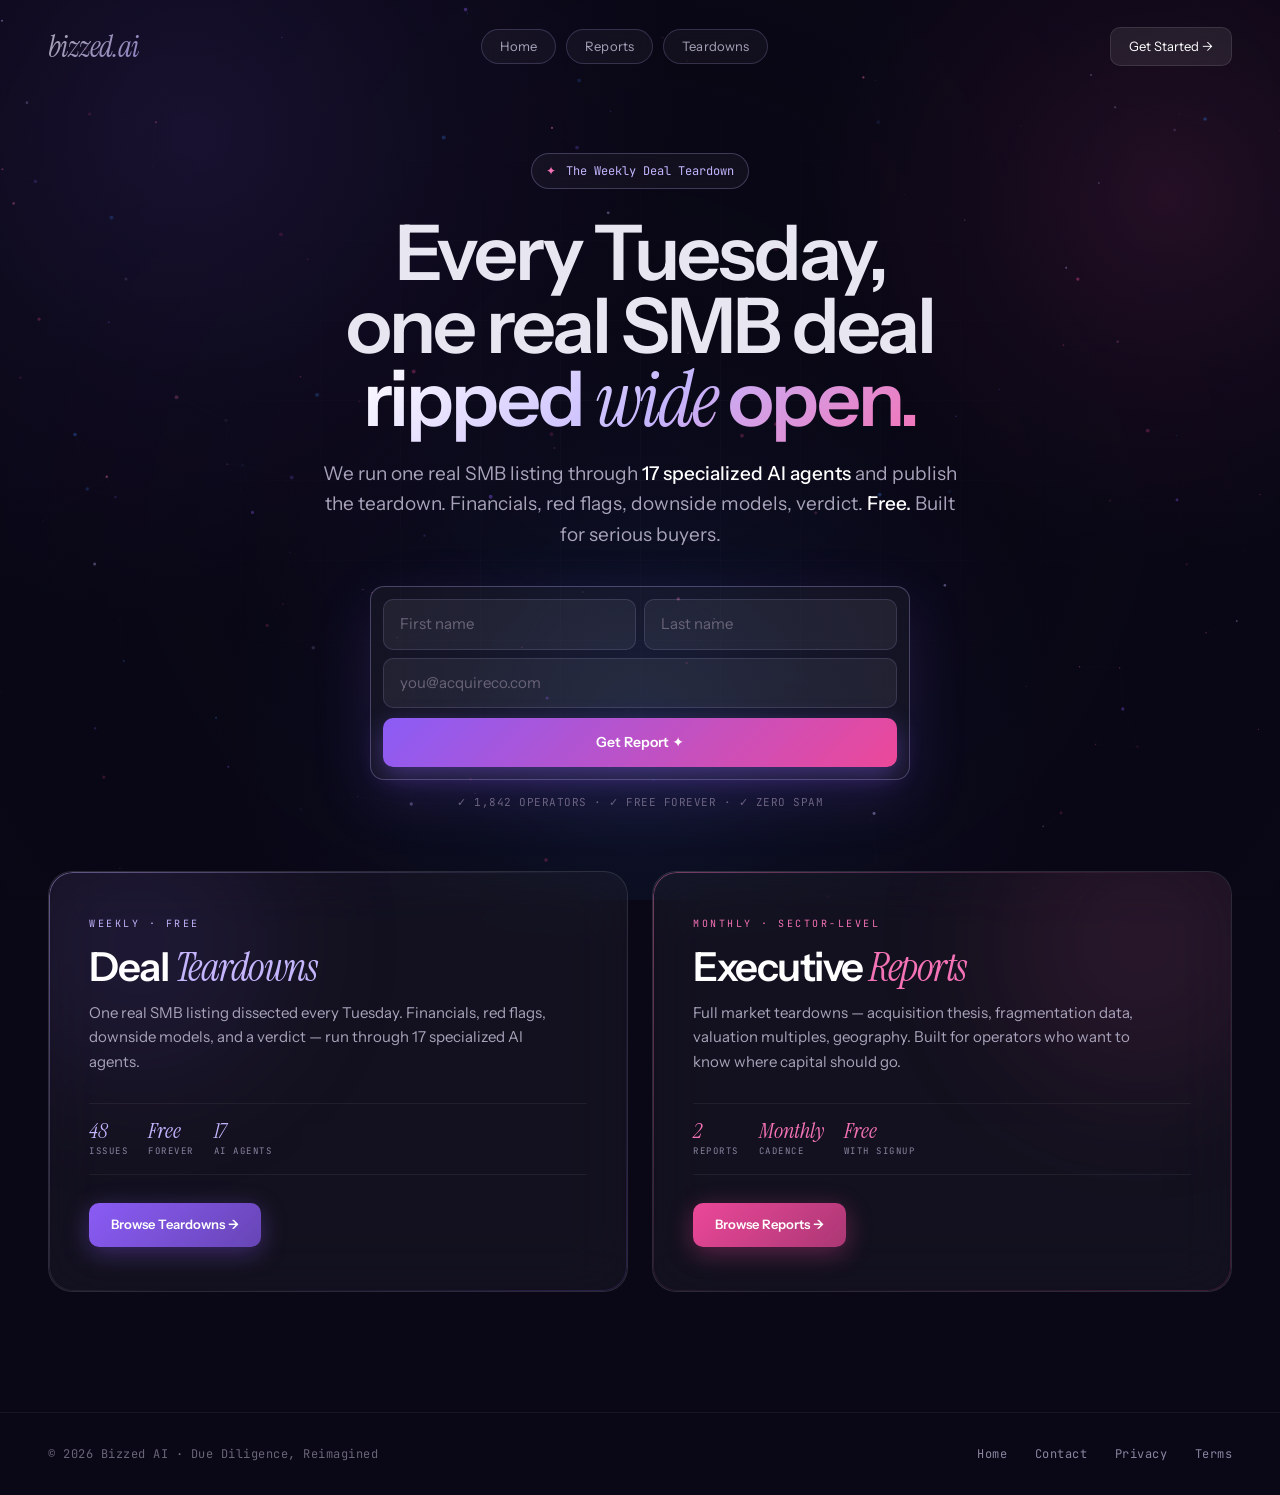
==== index.html @ 6051eb59 "Add files via upload" ====
<!DOCTYPE html>
<html lang="en">
<head>
<meta charset="utf-8">
<meta name="viewport" content="width=device-width, initial-scale=1">
<title>The Weekly Deal Teardown · BizzedAI</title>
<link rel="preconnect" href="https://fonts.googleapis.com">
<link rel="preconnect" href="https://fonts.gstatic.com" crossorigin>
<link href="https://fonts.googleapis.com/css2?family=Instrument+Sans:wght@400;500;600;700&family=Instrument+Serif:ital@0;1&family=JetBrains+Mono:wght@400;500&display=swap" rel="stylesheet">
<link rel="stylesheet" href="css/global.css">
<link rel="stylesheet" href="css/components.css">
<link rel="stylesheet" href="css/home.css">
</head>
<body>
<div class="bg-gradient"></div>
<div class="bg-grid"></div>
 
<!-- ================================================================
     MAIN PAGE
================================================================ -->
<div class="content" id="main-page">
 
  <!-- Animated particle canvas background -->
  <canvas id="bg-canvas" style="position:fixed;inset:0;z-index:0;pointer-events:none;opacity:0.55"></canvas>
 
  <nav class="nav">
    <span class="logo" onclick="window.scrollTo({top:0,behavior:'smooth'})">bizzed.ai</span>
    <div class="nav-center">
      <a href="https://www.bizzed.ai/" class="nav-pill">Home</a>
      <a href="reports.html" class="nav-pill">Reports</a>
      <a href="teardowns.html" class="nav-pill">Teardowns</a>
    </div>
    <a href="https://www.bizzed.ai/get-started" class="nav-btn">Get Started →</a>
  </nav>
 
  <section class="hero">
    <div class="badge"><span class="sparkle">✦</span> The Weekly Deal Teardown</div>
    <h1>Every Tuesday,<br>one real SMB deal<br><span class="grad">ripped <em>wide</em> open.</span></h1>
    <p class="lede">We run one real SMB listing through <strong>17 specialized AI agents</strong> and publish the teardown. Financials, red flags, downside models, verdict. <strong>Free.</strong> Built for serious buyers.</p>
    <div class="signup-wrap">
      <form id="hero-signup-form" class="signup" novalidate>
        <div class="signup-name-row">
          <input type="text" id="hero-signup-first" placeholder="First name" autocomplete="given-name">
          <input type="text" id="hero-signup-last" placeholder="Last name" autocomplete="family-name">
        </div>
        <input type="email" id="hero-signup-email" placeholder="you@acquireco.com" required autocomplete="email">
        <button type="submit" id="hero-signup-btn">Get Report ✦</button>
      </form>
      <div class="signup-meta" id="hero-signup-meta">✓ 1,842 OPERATORS · ✓ FREE FOREVER · ✓ ZERO SPAM</div>
      <div class="signup-success" id="hero-signup-success">
        <div class="signup-success-ttl">You're in. Check your inbox.</div>
        <div class="signup-success-sub">A welcome note is on its way to <strong id="hero-success-email">your email</strong>. Next teardown drops Tuesday.</div>
      </div>
      <div class="signup-returning" id="hero-returning">
        <div class="signup-returning-ttl">Welcome back, <span id="hero-returning-name">there</span>. ✦</div>
        <div class="signup-returning-sub">You're on the list — next teardown drops <strong>Tuesday</strong>. <a href="#archive" style="color:var(--violet)">Read the latest issue →</a></div>
      </div>
    </div>
  </section>
 
  <!-- DUAL PANEL: Teardowns (left) + Reports (right) -->
  <section class="dual-panel-section">
    <a href="teardowns.html" class="dual-panel teardowns-panel">
      <div class="dp-glow dp-glow-violet"></div>
      <div class="dp-content">
        <div class="dp-eyebrow">Weekly · Free</div>
        <div class="dp-icon"></div>
        <h2 class="dp-title">Deal <em>Teardowns</em></h2>
        <p class="dp-desc">One real SMB listing dissected every Tuesday. Financials, red flags, downside models, and a verdict — run through 17 specialized AI agents.</p>
        <div class="dp-meta-row">
          <div class="dp-meta-item"><span class="dp-meta-n">48</span><span class="dp-meta-l">Issues</span></div>
          <div class="dp-meta-item"><span class="dp-meta-n">Free</span><span class="dp-meta-l">Forever</span></div>
          <div class="dp-meta-item"><span class="dp-meta-n">17</span><span class="dp-meta-l">AI Agents</span></div>
        </div>
        <div class="dp-cta">Browse Teardowns →</div>
      </div>
    </a>
    <a href="reports.html" class="dual-panel reports-panel">
      <div class="dp-glow dp-glow-pink"></div>
      <div class="dp-content">
        <div class="dp-eyebrow">Monthly · Sector-level</div>
        <div class="dp-icon"></div>
        <h2 class="dp-title">Executive <em>Reports</em></h2>
        <p class="dp-desc">Full market teardowns — acquisition thesis, fragmentation data, valuation multiples, geography. Built for operators who want to know where capital should go.</p>
        <div class="dp-meta-row">
          <div class="dp-meta-item"><span class="dp-meta-n">2</span><span class="dp-meta-l">Reports</span></div>
          <div class="dp-meta-item"><span class="dp-meta-n">Monthly</span><span class="dp-meta-l">Cadence</span></div>
          <div class="dp-meta-item"><span class="dp-meta-n">Free</span><span class="dp-meta-l">With Signup</span></div>
        </div>
        <div class="dp-cta dp-cta-pink">Browse Reports →</div>
      </div>
    </a>
  </section>
 
 
 
  <footer>
    <div>© 2026 Bizzed AI · Due Diligence, Reimagined</div>
    <div class="links">
      <a href="https://www.bizzed.ai/">Home</a>
      <a href="mailto:support@bizzed.ai">Contact</a>
      <a href="#">Privacy</a>
      <a href="#">Terms</a>
    </div>
  </footer>
 
</div><!-- /main-page -->
 
 
<!-- ================================================================
     DOCUMENT PAGE
================================================================ -->
 
<!-- ================================================================
     EXEC DOC — PET INDUSTRY (Research #002)
================================================================ -->
<script src="js/signup.js"></script>
<script src="js/particles.js"></script>
<script src="js/doc-viewer.js"></script>
</body>
</html>
---- css/global.css ----
/* =============================================
   GLOBAL — Reset, Variables, Typography, Layout
   ============================================= */

/* Reset */
*{margin:0;padding:0;box-sizing:border-box}

/* Design Tokens */
:root{
  --bg:#0a0816;--ink:#e8e6f0;--ink-dim:#a8a3ba;--ink-dimmer:#8a84a0;--ink-dimmest:#6a6478;
  --violet:#c4b5fd;--violet-deep:#8b5cf6;--pink:#ec4899;--pink-light:#f472b6;
  --success:#10b981;--warn:#fbbf24;--danger:#ef4444;
  --border:rgba(255,255,255,.1);--border-soft:rgba(255,255,255,.06);
  --glass:rgba(255,255,255,.04);--glass-strong:rgba(255,255,255,.08);
}

/* Base */
html{scroll-behavior:smooth}
body{background:var(--bg);color:var(--ink);font-family:'Instrument Sans',system-ui,sans-serif;line-height:1.5;overflow-x:hidden;min-height:100vh}

/* Scrollbar */
::-webkit-scrollbar{width:10px}
::-webkit-scrollbar-track{background:rgba(255,255,255,.08)}
::-webkit-scrollbar-thumb{background:rgba(196,181,253,.8);border-radius:4px}
::-webkit-scrollbar-thumb:hover{background:#c4b5fd}
*{scrollbar-width:thin;scrollbar-color:rgba(196,181,253,.8) rgba(255,255,255,.08)}

/* Links & Buttons */
a{color:inherit;text-decoration:none}
button{font:inherit;cursor:pointer;border:none;background:none;color:inherit}
input{font:inherit}

/* Background Layers */
canvas#bg-canvas{position:fixed;inset:0;z-index:0;pointer-events:none;opacity:0.55}
.bg-gradient{position:fixed;inset:0;z-index:0;background:radial-gradient(ellipse 80% 60% at 15% 10%,rgba(139,92,246,.28),transparent 60%),radial-gradient(ellipse 60% 50% at 90% 25%,rgba(236,72,153,.18),transparent 60%),radial-gradient(ellipse 70% 50% at 50% 90%,rgba(59,130,246,.15),transparent 60%),var(--bg);display:none}
.bg-grid{position:fixed;inset:0;z-index:1;pointer-events:none;background-image:linear-gradient(rgba(255,255,255,.025) 1px,transparent 1px),linear-gradient(90deg,rgba(255,255,255,.025) 1px,transparent 1px);background-size:80px 80px;mask-image:radial-gradient(ellipse at center,#000 0%,transparent 70%)}
.content{position:relative;z-index:3}

/* Shared Keyframes */
@keyframes fadeUp{from{opacity:0;transform:translateY(12px)}to{opacity:1;transform:none}}
@keyframes pulse{50%{opacity:.4}}
@keyframes spin{to{transform:rotate(360deg)}}
@keyframes docIn{from{opacity:0;transform:translateY(16px)}to{opacity:1;transform:none}}
@keyframes docOut{from{opacity:1}to{opacity:0;transform:translateY(10px)}}
@keyframes contentReveal{from{opacity:0;transform:translateY(10px)}to{opacity:1;transform:none}}

/* =============================================
   NAV
   ============================================= */
.nav{max-width:1360px;margin:0 auto;padding:24px 48px;display:flex;justify-content:space-between;align-items:center}
.logo{font-family:'Instrument Serif',serif;font-style:italic;font-size:30px;letter-spacing:-1px;background:linear-gradient(135deg,#fff,var(--violet));-webkit-background-clip:text;background-clip:text;-webkit-text-fill-color:transparent;cursor:pointer}
.nav-center{display:flex;gap:10px;font-size:14px}
.nav-pill{display:inline-flex;align-items:center;justify-content:center;padding:7px 18px;border-radius:100px;border:1px solid rgba(196,181,253,.2);background:rgba(255,255,255,.04);color:var(--ink-dim);font-size:13px;font-family:'Instrument Sans',sans-serif;letter-spacing:.01em;backdrop-filter:blur(8px);transition:all .25s;position:relative;overflow:hidden}
.nav-pill::before{content:'';position:absolute;inset:0;border-radius:100px;background:linear-gradient(135deg,rgba(196,181,253,.12),rgba(244,114,182,.08));opacity:0;transition:opacity .25s}
.nav-pill:hover{color:#fff;border-color:rgba(196,181,253,.55);background:rgba(196,181,253,.08);transform:translateY(-1px);box-shadow:0 4px 20px rgba(139,92,246,.25)}
.nav-pill:hover::before{opacity:1}
.nav-pill.active{color:#fff;border-color:rgba(196,181,253,.5);background:rgba(196,181,253,.1)}
.nav-btn{background:var(--glass-strong);border:1px solid var(--border);color:#fff;padding:9px 18px;border-radius:10px;font-size:13px;backdrop-filter:blur(10px);transition:all .2s}
.nav-btn:hover{background:rgba(255,255,255,.12);transform:translateY(-1px)}

/* =============================================
   FOOTER
   ============================================= */
footer{border-top:1px solid var(--border-soft);padding:32px 48px;margin-top:40px;max-width:1360px;margin-left:auto;margin-right:auto;display:flex;justify-content:space-between;align-items:center;font-size:12px;color:var(--ink-dimmest);font-family:'JetBrains Mono',monospace;letter-spacing:.5px}
footer a{color:var(--ink-dimmer);transition:color .2s;margin-left:20px}
footer a:hover{color:var(--ink)}

/* =============================================
   SECTION EYEBROW
   ============================================= */
.section-eb{font-family:'JetBrains Mono',monospace;font-size:12px;letter-spacing:2px;color:var(--violet);text-transform:uppercase;margin-bottom:20px;display:flex;align-items:center;gap:12px}
.section-eb::before{content:'';width:32px;height:1px;background:var(--violet)}
.section-eb.pink{color:var(--pink-light)}
.section-eb.pink::before{background:var(--pink-light)}

/* =============================================
   PAGE HEADER (shared by teardowns + reports)
   ============================================= */
.page-header{max-width:1360px;margin:0 auto;padding:60px 48px 40px;text-align:center;animation:fadeUp .6s ease both}
.page-eyebrow{font-family:'JetBrains Mono',monospace;font-size:11px;letter-spacing:2.5px;color:var(--violet);text-transform:uppercase;margin-bottom:16px;display:flex;align-items:center;justify-content:center;gap:10px}
.page-eyebrow::before,.page-eyebrow::after{content:'';width:24px;height:1px;background:var(--violet)}
.page-header h1{font-size:clamp(44px,6vw,76px);line-height:.95;letter-spacing:-3px;font-weight:600;margin-bottom:16px}
.page-header h1 em{font-family:'Instrument Serif',serif;font-style:italic;font-weight:400;color:var(--violet)}
.page-sub{font-size:17px;color:var(--ink-dim);max-width:560px;margin:0 auto 36px;line-height:1.6}
.page-sub strong{color:#fff;font-weight:500}
.page-nav{max-width:1360px;margin:0 auto;padding:24px 48px;display:flex;justify-content:space-between;align-items:center}
.back-btn{display:inline-flex;align-items:center;gap:8px;font-family:'JetBrains Mono',monospace;font-size:11px;letter-spacing:1.5px;color:var(--violet);text-transform:uppercase;cursor:pointer;transition:gap .2s;text-decoration:none}
.back-btn:hover{gap:12px;color:#fff}

/* =============================================
   GLOBAL RESPONSIVE
   ============================================= */
@media(max-width:1024px){
  .nav{padding:20px 24px}
  footer{flex-direction:column;gap:12px;padding:28px 24px;text-align:center}
}
@media(max-width:900px){
  .nav-center{gap:6px}
  .nav-pill{padding:6px 12px;font-size:12px}
}
@media(max-width:600px){
  .nav-center{display:none}
}
---- css/components.css ----
/* =============================================
   COMPONENTS — Shared across pages
   ============================================= */

/* ── STATS BAR ── */
.stats-bar{max-width:1360px;margin:0 auto;padding:0 48px 48px;display:flex;gap:0}
.stat-item{flex:1;padding:20px 28px;border:1px solid var(--border-soft);background:var(--glass);backdrop-filter:blur(20px);text-align:center}
.stat-item:first-child{border-radius:14px 0 0 14px}
.stat-item:last-child{border-radius:0 14px 14px 0}
.stat-item+.stat-item{border-left:none}
.stat-n{font-family:'Instrument Serif',serif;font-style:italic;font-size:32px;color:var(--violet);line-height:1;margin-bottom:4px}
.stat-l{font-family:'JetBrains Mono',monospace;font-size:10px;color:var(--ink-dimmer);letter-spacing:1.5px;text-transform:uppercase}

/* ── ARCHIVE GRID ── */
.archive-section{max-width:1360px;margin:0 auto;padding:20px 48px 60px}
.archive-head{display:flex;justify-content:space-between;align-items:flex-end;margin-bottom:28px}
.archive-head h2{font-size:38px;letter-spacing:-1.5px;font-weight:600}
.archive-head h2 em{font-family:'Instrument Serif',serif;font-style:italic;font-weight:400;color:var(--violet)}
.archive-count{font-family:'JetBrains Mono',monospace;font-size:12px;color:var(--ink-dimmer);letter-spacing:1px}
.grid-3{display:grid;grid-template-columns:repeat(3,1fr);gap:20px}

/* ── CARDS ── */
.card{background:var(--glass);border:1px solid var(--border);backdrop-filter:blur(20px);border-radius:18px;padding:24px;transition:all .3s;cursor:pointer;position:relative;overflow:hidden;display:flex;flex-direction:column}
.card:hover{transform:translateY(-4px);border-color:rgba(196,181,253,.35);background:rgba(255,255,255,.06)}
.card-hd{display:flex;justify-content:space-between;align-items:center;margin-bottom:16px;font-family:'JetBrains Mono',monospace;font-size:10px;color:var(--ink-dimmest);letter-spacing:1.5px;text-transform:uppercase}
.card-num{color:var(--violet)}
.card-verdict{padding:3px 9px;border-radius:100px;font-size:9px;font-weight:600;border:1px solid}
.v-cond{background:rgba(251,191,36,.15);color:var(--warn);border-color:rgba(251,191,36,.3)}
.v-strong{background:rgba(16,185,129,.15);color:var(--success);border-color:rgba(16,185,129,.3)}
.v-focused{background:rgba(244,114,182,.15);color:var(--pink-light);border-color:rgba(244,114,182,.3)}
.card-title{font-family:'Instrument Serif',serif;font-style:italic;font-size:22px;line-height:1.15;margin-bottom:6px;color:#fff}
.card-meta{font-family:'JetBrains Mono',monospace;font-size:11px;color:var(--ink-dimmer);margin-bottom:16px;letter-spacing:.3px}
.card-stats{display:grid;grid-template-columns:1fr 1fr 1fr;gap:6px;margin-bottom:14px;padding:12px;background:rgba(10,8,22,.5);border-radius:10px;border:1px solid var(--border-soft)}
.card-s .n{font-family:'Instrument Serif',serif;font-style:italic;font-size:16px;color:var(--violet);line-height:1}
.card-s .l{font-size:8px;color:var(--ink-dimmest);margin-top:3px;font-family:'JetBrains Mono',monospace;letter-spacing:.8px;text-transform:uppercase}
.card-desc{font-size:13px;color:var(--ink-dim);line-height:1.55;margin-bottom:14px;flex:1}
.card-foot{display:flex;justify-content:space-between;align-items:center;padding-top:14px;border-top:1px solid var(--border-soft);font-size:12px}
.card-read{color:var(--violet);font-weight:500;transition:transform .2s;display:inline-block}
.card:hover .card-read{transform:translateX(4px)}
.card-time{color:var(--ink-dimmest);font-family:'JetBrains Mono',monospace;font-size:10px}

/* ── COMING SOON CARDS ── */
.card-soon{background:rgba(10,8,22,.4);border:1px dashed rgba(255,255,255,.1);backdrop-filter:blur(10px);border-radius:18px;padding:24px;display:flex;flex-direction:column;min-height:260px}
.card-soon-hd{display:flex;justify-content:space-between;align-items:center;margin-bottom:20px;font-family:'JetBrains Mono',monospace;font-size:10px;color:var(--ink-dimmest);letter-spacing:1.5px}
.soon-badge{padding:3px 10px;border-radius:100px;font-size:9px;font-weight:600;background:rgba(196,181,253,.08);color:var(--violet);border:1px solid rgba(196,181,253,.2);letter-spacing:1px}
.card-soon-date{font-family:'Instrument Serif',serif;font-style:italic;font-size:32px;line-height:1;letter-spacing:-1px;color:rgba(255,255,255,.15);margin-bottom:10px}
.card-soon-label{font-family:'JetBrains Mono',monospace;font-size:10px;letter-spacing:2px;color:rgba(196,181,253,.3);text-transform:uppercase;margin-bottom:auto}
.card-soon-footer{margin-top:28px;padding-top:14px;border-top:1px dashed rgba(255,255,255,.06);font-family:'JetBrains Mono',monospace;font-size:9px;letter-spacing:1.5px;color:var(--ink-dimmest);text-transform:uppercase;display:flex;align-items:center;gap:8px}
.soon-pulse{width:6px;height:6px;background:rgba(196,181,253,.4);border-radius:50%;animation:pulse 2s infinite}

/* ── SECTION LABEL ── */
.section-label{font-family:'JetBrains Mono',monospace;font-size:11px;letter-spacing:2.5px;color:var(--violet);text-transform:uppercase;margin-bottom:18px;display:flex;align-items:center;gap:10px}
.section-label::before{content:'';width:28px;height:1px;background:var(--violet)}

/* ── BAR CHART HELPERS ── */
.bar-n{background:linear-gradient(180deg,var(--violet),rgba(196,181,253,.3))}
.bar-d{background:linear-gradient(180deg,var(--danger),rgba(239,68,68,.3))}
.bar-p{background:linear-gradient(180deg,var(--pink-light),rgba(244,114,182,.2))}
.bar-pv{background:linear-gradient(180deg,var(--violet),rgba(196,181,253,.25))}

/* =============================================
   DOCUMENT PAGE (doc overlay)
   ============================================= */
#doc-page{display:none;position:fixed;inset:0;z-index:200;background:var(--bg);overflow-y:auto;animation:docIn .35s ease both}
#doc-page.open{display:block}
.doc-topbar{position:sticky;top:0;z-index:10;background:rgba(10,8,22,.92);backdrop-filter:blur(20px);border-bottom:1px solid var(--border-soft);padding:14px 48px;display:flex;justify-content:space-between;align-items:center}
.doc-back{display:flex;align-items:center;gap:8px;font-family:'JetBrains Mono',monospace;font-size:12px;letter-spacing:1px;color:var(--violet);text-transform:uppercase;cursor:pointer;transition:gap .2s}
.doc-back:hover{gap:12px}
.doc-brand{font-family:'Instrument Serif',serif;font-style:italic;font-size:22px;letter-spacing:-.5px;background:linear-gradient(135deg,#fff,var(--violet));-webkit-background-clip:text;background-clip:text;-webkit-text-fill-color:transparent}
.doc-topbar-right{font-family:'JetBrains Mono',monospace;font-size:10px;color:var(--ink-dimmest);letter-spacing:1px;text-transform:uppercase}
.doc-body{max-width:1200px;margin:0 auto;padding:60px 48px 100px;position:relative;z-index:2}
.doc-prose{max-width:740px;margin-left:auto;margin-right:auto}
.doc-section,.doc-verdict-banner,.doc-stats,.doc-eyebrow,.doc-title,.doc-subtitle,.doc-footer-bar{max-width:740px;margin-left:auto;margin-right:auto}
.doc-eyebrow{display:flex;align-items:center;justify-content:center;gap:10px;font-family:'JetBrains Mono',monospace;font-size:11px;letter-spacing:2px;color:var(--violet);text-transform:uppercase;margin-bottom:28px}
.doc-eyebrow::before{content:'';width:32px;height:1px;background:var(--violet)}
.doc-title{font-size:clamp(38px,5vw,64px);line-height:.95;letter-spacing:-2.5px;font-weight:600;margin-bottom:16px;text-align:center}
.doc-title em{font-family:'Instrument Serif',serif;font-style:italic;font-weight:400;color:var(--violet)}
.doc-subtitle{font-size:16px;color:var(--ink-dim);line-height:1.6;max-width:640px;margin-bottom:32px;text-align:center;margin-left:auto;margin-right:auto}
.doc-verdict-banner{display:grid;grid-template-columns:1fr 1fr 1fr;gap:1px;background:var(--border);border-radius:16px;overflow:hidden;margin-bottom:48px;border:1px solid var(--border)}
.dvb-cell{background:var(--glass);padding:20px 24px;display:flex;flex-direction:column;gap:4px}
.dvb-cell:first-child{background:linear-gradient(135deg,rgba(251,191,36,.12),rgba(251,191,36,.04))}
.dvb-label{font-family:'JetBrains Mono',monospace;font-size:9px;letter-spacing:2px;text-transform:uppercase;color:var(--ink-dimmest)}
.dvb-val{font-family:'Instrument Serif',serif;font-style:italic;font-size:26px;color:var(--warn);line-height:1}
.doc-stats{display:flex;gap:10px;margin-bottom:48px;flex-wrap:wrap}
.doc-stat{background:var(--glass);border:1px solid var(--border-soft);border-radius:12px;padding:14px 18px;display:flex;flex-direction:column;gap:4px;flex:1;min-width:100px}
.doc-stat .n{font-family:'Instrument Serif',serif;font-style:italic;font-size:24px;color:var(--violet);line-height:1}
.doc-stat .l{font-family:'JetBrains Mono',monospace;font-size:9px;letter-spacing:1.2px;text-transform:uppercase;color:var(--ink-dimmer)}
.doc-section{margin-bottom:48px}
.doc-section-hd{font-family:'JetBrains Mono',monospace;font-size:11px;letter-spacing:3px;text-transform:uppercase;color:var(--violet);margin-bottom:20px;display:flex;align-items:center;gap:12px}
.doc-section-hd::after{content:'';flex:1;height:1px;background:var(--border-soft)}
.doc-table{width:100%;border-collapse:collapse;margin-bottom:16px}
.doc-table th{text-align:left;padding:10px 14px;font-family:'JetBrains Mono',monospace;font-size:9px;letter-spacing:2px;text-transform:uppercase;color:var(--ink-dimmer);border-bottom:1px solid var(--border);background:rgba(10,8,22,.4)}
.doc-table td{padding:12px 14px;font-size:13px;color:var(--ink-dim);line-height:1.5;border-bottom:1px solid var(--border-soft);vertical-align:top}
.doc-table tr:hover td{background:rgba(255,255,255,.02)}
.doc-table td:first-child{color:#fff;font-weight:500;font-size:12px}
.row-warn td{background:rgba(239,68,68,.04)!important}
.row-warn td:first-child{color:var(--danger)}
.doc-callout{border-radius:14px;padding:20px 22px;margin-bottom:16px;font-size:13px;line-height:1.6}
.doc-callout.warn{background:rgba(251,191,36,.06);border:1px solid rgba(251,191,36,.25);color:var(--ink-dim)}
.doc-callout.warn strong{color:var(--warn)}
.doc-callout.danger{background:rgba(239,68,68,.06);border:1px solid rgba(239,68,68,.2);color:var(--ink-dim)}
.doc-callout.danger strong{color:var(--danger)}
.doc-callout.violet{background:rgba(196,181,253,.06);border:1px solid rgba(196,181,253,.2);color:var(--ink-dim)}
.doc-callout.violet strong{color:var(--violet)}
.doc-checklist{display:flex;flex-direction:column;gap:10px}
.chk-item{display:flex;gap:14px;align-items:flex-start;background:var(--glass);border:1px solid var(--border-soft);border-radius:12px;padding:14px 16px}
.chk-badge{flex-shrink:0;padding:3px 8px;border-radius:6px;font-family:'JetBrains Mono',monospace;font-size:9px;font-weight:600;letter-spacing:1px;text-transform:uppercase;white-space:nowrap;margin-top:1px}
.chk-badge.crit{background:rgba(239,68,68,.2);color:var(--danger);border:1px solid rgba(239,68,68,.3)}
.chk-badge.high{background:rgba(251,191,36,.15);color:var(--warn);border:1px solid rgba(251,191,36,.25)}
.chk-badge.med{background:rgba(196,181,253,.1);color:var(--violet);border:1px solid rgba(196,181,253,.2)}
.chk-title{font-size:13px;font-weight:500;color:#fff;margin-bottom:3px}
.chk-desc{font-size:12px;color:var(--ink-dim);line-height:1.5}
.offer-grid{display:grid;grid-template-columns:1fr 1fr;gap:12px;margin-bottom:16px}
.offer-box{border-radius:14px;padding:20px}
.offer-box.a{background:rgba(239,68,68,.05);border:1px solid rgba(239,68,68,.2)}
.offer-box.b{background:rgba(16,185,129,.05);border:1px solid rgba(16,185,129,.2)}
.offer-label{font-family:'JetBrains Mono',monospace;font-size:9px;letter-spacing:2px;text-transform:uppercase;margin-bottom:12px}
.offer-box.a .offer-label{color:var(--danger)}
.offer-box.b .offer-label{color:var(--success)}
.offer-row{display:flex;justify-content:space-between;align-items:center;padding:8px 0;border-bottom:1px solid rgba(255,255,255,.05);font-size:12px;gap:12px}
.doc-footer-bar{margin-top:80px;padding-top:24px;border-top:1px solid var(--border-soft);display:flex;justify-content:space-between;align-items:center;font-family:'JetBrains Mono',monospace;font-size:10px;color:var(--ink-dimmest);letter-spacing:1px}
.doc-footer-back{display:flex;align-items:center;gap:8px;color:var(--pink-light);cursor:pointer;text-transform:uppercase;letter-spacing:1.5px;font-size:10px;transition:gap .2s}
.doc-footer-back:hover{gap:12px}

/* ── CONTENT GATE ── */
.doc-gate-wrapper{position:relative;overflow:hidden}
.doc-gate-blur{filter:blur(6px);opacity:.4;pointer-events:none;user-select:none;-webkit-mask-image:linear-gradient(to bottom,transparent 0%,rgba(0,0,0,.5) 12%,#000 40%);mask-image:linear-gradient(to bottom,transparent 0%,rgba(0,0,0,.5) 12%,#000 40%);transition:filter .5s ease,opacity .5s ease}
.doc-gate-card{position:absolute;top:24px;left:50%;transform:translateX(-50%);width:min(540px,100%);z-index:10;background:rgba(8,6,20,.9);border:1px solid rgba(196,181,253,.28);border-radius:24px;padding:44px 40px;backdrop-filter:blur(40px);box-shadow:0 40px 100px rgba(0,0,0,.7),0 0 0 1px rgba(196,181,253,.06);text-align:center}
.doc-gate-card::before{content:'';position:absolute;inset:0;border-radius:24px;padding:1px;background:linear-gradient(135deg,rgba(196,181,253,.5),transparent 50%,rgba(244,114,182,.3));-webkit-mask:linear-gradient(#fff 0 0) content-box,linear-gradient(#fff 0 0);-webkit-mask-composite:xor;mask-composite:exclude;pointer-events:none}
.gate-lock-icon{font-size:36px;margin-bottom:18px;display:block;filter:drop-shadow(0 0 16px rgba(196,181,253,.5))}
.gate-kicker{font-family:'JetBrains Mono',monospace;font-size:10px;letter-spacing:3px;text-transform:uppercase;color:var(--violet);margin-bottom:10px}
.gate-title{font-family:'Instrument Serif',serif;font-style:italic;font-size:30px;line-height:1.1;color:#fff;margin-bottom:12px}
.gate-desc{font-size:13px;color:var(--ink-dim);line-height:1.65;margin-bottom:28px;max-width:380px;margin-left:auto;margin-right:auto}
.gate-desc strong{color:#fff}
.gate-form{display:flex;flex-direction:column;gap:10px}
.gate-name-row{display:grid;grid-template-columns:1fr 1fr;gap:10px}
.gate-input{width:100%;padding:14px 16px;background:rgba(255,255,255,.06);border:1px solid rgba(196,181,253,.18);border-radius:11px;color:#fff;font-size:14px;outline:none;font-family:'Instrument Sans',sans-serif;transition:border-color .2s,background .2s}
.gate-input::placeholder{color:var(--ink-dimmest)}
.gate-input:focus{border-color:rgba(196,181,253,.45);background:rgba(255,255,255,.09)}
.gate-input.err{border-color:rgba(239,68,68,.55)}
.gate-btn{width:100%;padding:16px;margin-top:4px;background:linear-gradient(135deg,var(--violet-deep),var(--pink));color:#fff;border-radius:12px;font-size:15px;font-weight:600;box-shadow:0 10px 32px rgba(139,92,246,.45);transition:all .2s;letter-spacing:.3px}
.gate-btn:hover{transform:translateY(-1px);box-shadow:0 14px 40px rgba(139,92,246,.6)}
.gate-btn:disabled{opacity:.55;cursor:default;transform:none}
.gate-fine{font-family:'JetBrains Mono',monospace;font-size:10px;color:var(--ink-dimmest);letter-spacing:.5px;margin-top:14px;line-height:1.6}
.gate-err-msg{font-family:'JetBrains Mono',monospace;font-size:11px;color:var(--danger);margin-top:8px;display:none;letter-spacing:.3px}
.gate-err-msg.show{display:block}
.doc-gate-wrapper.unlocked .doc-gate-card{display:none}
.doc-gate-wrapper.unlocked .doc-gate-blur{filter:none;opacity:1;pointer-events:auto;user-select:auto;-webkit-mask-image:none;mask-image:none;max-height:none;overflow:visible;animation:contentReveal .65s ease both}
.gate-unlocked-notice{display:none;background:rgba(16,185,129,.08);border:1px solid rgba(16,185,129,.28);border-radius:16px;padding:20px 24px;margin-bottom:36px;text-align:center;animation:fadeUp .5s ease both}
.gate-unlocked-notice.show{display:block}
.gun-title{font-family:'Instrument Serif',serif;font-style:italic;font-size:22px;color:var(--success);margin-bottom:5px}
.gun-sub{font-size:13px;color:var(--ink-dim)}

/* ── ACCORDION (View Full Research / Teardown) ── */
.accordion-section{margin:0 auto 48px;max-width:740px}
.accordion-btn{width:100%;display:flex;align-items:center;justify-content:space-between;padding:18px 24px;background:rgba(255,255,255,.04);border:1px solid rgba(196,181,253,.25);border-radius:14px;color:#fff;font-family:'JetBrains Mono',monospace;font-size:13px;letter-spacing:1.5px;text-transform:uppercase;cursor:pointer;transition:all .2s}
.accordion-btn:hover{background:rgba(196,181,253,.08);border-color:rgba(196,181,253,.45)}
.accordion-section.open .accordion-btn{border-radius:14px 14px 0 0;border-bottom-color:transparent;background:rgba(196,181,253,.07)}
.accordion-btn-label{color:#c4b5fd}
.accordion-btn-arrow{font-size:20px;color:rgba(196,181,253,.6);transition:transform .3s;display:inline-block}
.accordion-section.open .accordion-btn-arrow{transform:rotate(180deg)}
.accordion-body{display:none;border:1px solid rgba(196,181,253,.2);border-top:none;border-radius:0 0 14px 14px;padding:32px 28px 8px;background:rgba(255,255,255,.02)}
.accordion-section.open .accordion-body{display:block}

/* ── THESIS VERDICT STRIP ── */
.thesis-verdict-strip{display:flex;flex-direction:column;gap:8px;margin-bottom:40px;margin-left:auto;margin-right:auto}
.tvs-top-row{display:grid;grid-template-columns:1fr 1fr 1fr;gap:1px;background:rgba(255,255,255,.08);border-radius:14px;overflow:hidden;border:1px solid rgba(255,255,255,.1)}
.tvs-cell{background:rgba(255,255,255,.04);padding:20px 24px;display:flex;flex-direction:column;gap:5px}
.tvs-cell.tvs-verdict{background:linear-gradient(135deg,rgba(251,191,36,.15),rgba(251,191,36,.04))}
.tvs-label{font-family:'JetBrains Mono',monospace;font-size:9px;letter-spacing:2.5px;text-transform:uppercase;color:rgba(255,255,255,.3)}
.tvs-val{font-family:'Instrument Serif',serif;font-style:italic;font-size:26px;color:#fbbf24;line-height:1.1}
.tvs-val.tvs-pink{color:var(--pink-light)}
.tvs-val.tvs-violet{color:var(--violet)}
.tvs-stats-row{display:grid;grid-template-columns:repeat(6,1fr);gap:8px}
.tvs-stat-pill{background:rgba(255,255,255,.04);border:1px solid rgba(255,255,255,.08);border-radius:12px;padding:14px 16px;display:flex;flex-direction:column;gap:4px}
.tvs-stat-val{font-family:'Instrument Serif',serif;font-style:italic;font-size:22px;color:var(--pink-light);line-height:1}
.tvs-stat-lbl{font-family:'JetBrains Mono',monospace;font-size:8px;letter-spacing:1.5px;text-transform:uppercase;color:rgba(255,255,255,.3)}

/* ── BZ DASHBOARD SYSTEM ── */
.bz-dash{margin-bottom:0}
.bz-dash-2col{display:grid;grid-template-columns:1fr 1fr;gap:16px}
.bz-dash-4col{display:grid;grid-template-columns:1fr 1fr 1fr 1fr;gap:14px}
.bz-dash-3col{display:grid;grid-template-columns:1fr 1fr 1fr;gap:16px}
.bz-kpi-strip{display:grid;grid-template-columns:repeat(4,1fr);gap:8px;padding:12px;background:rgba(255,255,255,.02);border:1px solid var(--border-soft);border-radius:10px}
.bz-kpi-item{text-align:center}
.bz-kpi-label{font-family:'JetBrains Mono',monospace;font-size:8px;letter-spacing:1.2px;color:rgba(255,255,255,.3);text-transform:uppercase;margin-bottom:5px}
.bz-kpi-val{font-family:'Instrument Serif',serif;font-style:italic;font-size:20px;color:#fff;line-height:1}
.bz-panel{background:rgba(10,8,22,.6);border:1px solid rgba(255,255,255,.08);border-radius:14px;padding:26px 28px;display:flex;flex-direction:column}
.bz-panel-hd{display:flex;justify-content:space-between;align-items:center;margin-bottom:16px;font-family:'JetBrains Mono',monospace;font-size:9px;letter-spacing:2px;text-transform:uppercase}
.bz-panel-hd>span:first-child{color:rgba(255,255,255,.7);font-weight:600}
.bz-panel-sub{color:rgba(255,255,255,.25);font-size:8px;letter-spacing:1px}
.bz-panel-note{font-size:11px;color:rgba(255,255,255,.45);line-height:1.6;margin-top:14px;padding-top:12px;border-top:1px solid rgba(255,255,255,.06)}
.bz-panel-note strong{color:rgba(255,255,255,.8)}
.bz-seg-list{display:flex;flex-direction:column;gap:12px}
.bz-seg-row{display:grid;grid-template-columns:90px 1fr 50px;gap:10px;align-items:center}
.bz-seg-name{font-size:12px;color:rgba(255,255,255,.65)}
.bz-seg-bar-wrap{height:14px;background:rgba(255,255,255,.05);border-radius:3px;overflow:hidden}
.bz-seg-bar{height:100%;border-radius:3px}
.bz-seg-val{font-family:'JetBrains Mono',monospace;font-size:11px;color:rgba(255,255,255,.7);text-align:right}
.bz-chart-wrap{margin-bottom:8px}
.bz-chart-legend{display:flex;gap:14px;margin-top:6px;flex-wrap:wrap}
.bz-chart-legend span{font-family:'JetBrains Mono',monospace;font-size:9px;color:rgba(255,255,255,.45);letter-spacing:1px;display:flex;align-items:center;gap:5px}
.bz-ld{width:10px;height:4px;border-radius:2px;display:inline-block;flex-shrink:0}
.bz-metro-list{display:flex;flex-direction:column;gap:12px}
.bz-metro-row{display:flex;flex-direction:column;gap:4px}
.bz-metro-name{font-size:12px;color:rgba(255,255,255,.75);font-weight:500}
.bz-metro-bar-wrap{display:flex;align-items:center;gap:8px}
.bz-metro-bar{height:10px;border-radius:3px;flex:1;background:linear-gradient(90deg,#6d4aff,#a78bfa)}
.bz-metro-score{font-family:'JetBrains Mono',monospace;font-size:11px;color:rgba(255,255,255,.7);min-width:28px;text-align:right}
.bz-metro-sub{font-size:10px;color:rgba(255,255,255,.3);line-height:1.4}
.bz-barv-wrap{margin-bottom:8px}
.bz-deal-mini{display:grid;grid-template-columns:1fr auto 1fr;gap:8px;align-items:center;margin-top:4px}
.bz-deal-mini-col{border-radius:10px;padding:10px 12px}
.bz-dmc-ask{background:rgba(239,68,68,.07);border:1px solid rgba(239,68,68,.2)}
.bz-dmc-counter{background:rgba(16,185,129,.07);border:1px solid rgba(16,185,129,.2)}
.bz-dmc-lbl{font-family:'JetBrains Mono',monospace;font-size:8px;letter-spacing:1.5px;color:rgba(255,255,255,.3);text-transform:uppercase;margin-bottom:4px}
.bz-dmc-price{font-family:'Instrument Serif',serif;font-style:italic;font-size:22px;color:var(--danger);line-height:1;margin-bottom:6px}
.bz-dmc-row{display:flex;justify-content:space-between;font-size:10px;padding:3px 0;border-bottom:1px solid rgba(255,255,255,.04)}
.bz-dmc-row span:first-child{color:rgba(255,255,255,.3);font-family:'JetBrains Mono',monospace;font-size:9px}
.bz-dmc-row span:last-child{color:rgba(255,255,255,.6)}
.bz-bad{color:var(--danger)!important;font-weight:600}
.bz-good{color:var(--success)!important;font-weight:600}
.bz-deal-mini-vs{font-family:'JetBrains Mono',monospace;font-size:9px;color:rgba(255,255,255,.2);letter-spacing:2px;text-align:center}
.bz-brit-list{display:flex;flex-direction:column;gap:8px}
.bz-brit-row{display:grid;grid-template-columns:16px 1fr 60px 28px;gap:8px;align-items:center}
.bz-brit-letter{font-family:'Instrument Serif',serif;font-style:italic;font-size:16px;line-height:1;text-align:center}
.bz-brit-name{font-size:11px;color:rgba(255,255,255,.55)}
.bz-brit-track{height:6px;background:rgba(255,255,255,.07);border-radius:3px;overflow:hidden}
.bz-brit-track div{height:100%;border-radius:3px}
.bz-brit-score{font-family:'JetBrains Mono',monospace;font-size:12px;text-align:right}
.bz-brit-total-row{display:flex;justify-content:space-between;align-items:center;padding-top:10px;border-top:1px solid rgba(255,255,255,.08);margin-top:4px}
.bz-brit-total-row>span:first-child{font-family:'JetBrains Mono',monospace;font-size:9px;letter-spacing:1.5px;color:rgba(255,255,255,.3)}
.bz-brit-total-val{font-family:'Instrument Serif',serif;font-style:italic;font-size:20px;color:#fff}
.bz-scenario-list{display:flex;flex-direction:column;gap:7px}
.bz-sc-row{display:grid;grid-template-columns:52px 1fr 80px 60px;gap:10px;align-items:center;padding:8px 10px;border-radius:8px;border:1px solid var(--border-soft)}
.bz-sc-bull{border-color:rgba(16,185,129,.2)!important;background:rgba(16,185,129,.04)}
.bz-sc-base{border-color:rgba(196,181,253,.2)!important;background:rgba(196,181,253,.03)}
.bz-sc-bear{border-color:rgba(251,191,36,.2)!important;background:rgba(251,191,36,.03)}
.bz-sc-cat{border-color:rgba(239,68,68,.2)!important;background:rgba(239,68,68,.03)}
.bz-sc-tag{font-family:'JetBrains Mono',monospace;font-size:9px;letter-spacing:1px;color:rgba(255,255,255,.4);text-transform:uppercase}
.bz-sc-rev{font-size:11px;color:rgba(255,255,255,.7)}
.bz-sc-bar-wrap{height:6px;background:rgba(255,255,255,.07);border-radius:3px;overflow:hidden}
.bz-sc-bar-wrap div{height:100%;border-radius:3px}
.bz-sc-payback{font-family:'JetBrains Mono',monospace;font-size:11px;text-align:right}

/* ── DD DASHBOARD (deal health rings, risk rows) ── */
.dd-dashboard{max-width:100%!important}
.dd-dash-hd{font-family:'JetBrains Mono',monospace;font-size:11px;letter-spacing:3px;text-transform:uppercase;color:var(--violet);margin-bottom:20px;display:flex;align-items:center;gap:12px}
.dd-dash-hd::after{content:'';flex:1;height:1px;background:var(--border-soft)}
.dd-scores-row{display:grid;grid-template-columns:repeat(4,1fr);gap:16px}
.dd-score-item{display:flex;flex-direction:column;align-items:center;gap:8px}
.dd-ring-wrap{position:relative;width:110px;height:110px}
.dd-ring-wrap svg{width:100%;height:100%}
.dd-ring-bg{fill:none;stroke:rgba(255,255,255,.06);stroke-width:6}
.dd-ring-fill{fill:none;stroke-width:6;stroke-linecap:round;transform:rotate(-90deg);transform-origin:55px 55px}
.dd-ring-center{position:absolute;inset:0;display:flex;flex-direction:column;align-items:center;justify-content:center}
.dd-ring-pct{font-family:'Instrument Serif',serif;font-style:italic;font-size:26px;color:#fff;line-height:1}
.dd-ring-sub{font-family:'JetBrains Mono',monospace;font-size:8px;letter-spacing:1.5px;color:var(--ink-dimmest);text-transform:uppercase;margin-top:2px}
.dd-score-lbl{font-family:'JetBrains Mono',monospace;font-size:9px;letter-spacing:1.2px;color:var(--ink-dimmer);text-transform:uppercase}
.dd-risk-panel{background:rgba(10,8,22,.5);border:1px solid var(--border-soft);border-radius:14px;overflow:hidden}
.dd-risk-row{border-bottom:1px solid var(--border-soft)}
.dd-risk-row:last-child{border-bottom:none}
.dd-risk-hd{display:flex;align-items:center;gap:10px;padding:12px 16px;cursor:pointer;user-select:none;transition:background .15s}
.dd-risk-hd:hover{background:rgba(255,255,255,.03)}
.dd-risk-badge{flex-shrink:0;padding:3px 8px;border-radius:6px;font-family:'JetBrains Mono',monospace;font-size:9px;font-weight:600;letter-spacing:1px;text-transform:uppercase;border:1px solid}
.dd-risk-row.crit .dd-risk-badge{background:rgba(239,68,68,.2);color:var(--danger);border-color:rgba(239,68,68,.3)}
.dd-risk-row.high .dd-risk-badge{background:rgba(251,191,36,.15);color:var(--warn);border-color:rgba(251,191,36,.25)}
.dd-risk-row.str .dd-risk-badge{background:rgba(16,185,129,.15);color:var(--success);border-color:rgba(16,185,129,.3)}
.dd-risk-title{font-size:13px;font-weight:600;flex:1;line-height:1.3}
.dd-risk-row.crit .dd-risk-title{color:#fca5a5}
.dd-risk-row.high .dd-risk-title{color:#fde68a}
.dd-risk-row.str .dd-risk-title{color:#6ee7b7}
.dd-risk-arrow{font-size:10px;transition:transform .2s;flex-shrink:0}
.dd-risk-row.open .dd-risk-arrow{transform:rotate(180deg)}
.dd-risk-row.crit .dd-risk-arrow{color:var(--danger)}
.dd-risk-row.high .dd-risk-arrow{color:var(--warn)}
.dd-risk-row.str .dd-risk-arrow{color:var(--success)}
.dd-risk-body{display:none;padding:10px 14px;font-size:12px;color:var(--ink-dim);line-height:1.6}
.dd-risk-row.open .dd-risk-body{display:block}
.dd-risk-row.crit .dd-risk-body{background:rgba(239,68,68,.04);border:1px solid rgba(239,68,68,.15);border-top:none}
.dd-risk-row.high .dd-risk-body{background:rgba(251,191,36,.04);border:1px solid rgba(251,191,36,.12);border-top:none}
.dd-risk-row.str .dd-risk-body{background:rgba(16,185,129,.04);border:1px solid rgba(16,185,129,.12);border-top:none}
.dd-risk-group-lbl{font-family:'JetBrains Mono',monospace;font-size:9px;letter-spacing:2px;text-transform:uppercase;margin:12px 0 6px;display:flex;align-items:center;gap:6px;color:var(--ink-dimmer)}
.dd-risk-group-lbl:first-child{margin-top:0}
.dd-risk-group-lbl.crit{color:var(--danger)}
.dd-risk-group-lbl.high{color:var(--warn)}
.dd-risk-group-lbl.str{color:var(--success)}

/* ── COMPONENT RESPONSIVE ── */
@media(max-width:1024px){
  .grid-3{grid-template-columns:repeat(2,1fr)}
  .archive-head{flex-direction:column;align-items:flex-start;gap:12px}
  .archive-head h2{font-size:32px}
}
@media(max-width:768px){
  .tvs-top-row{grid-template-columns:1fr}
  .tvs-stats-row{grid-template-columns:1fr 1fr 1fr}
}
@media(max-width:700px){
  .grid-3{grid-template-columns:1fr}
  .stats-bar{flex-direction:column}
  .stat-item{border-radius:0!important;border-top:none}
  .stat-item:first-child{border-radius:14px 14px 0 0!important;border-top:1px solid var(--border-soft)!important}
  .dd-scores-row{grid-template-columns:repeat(2,1fr)}
  .doc-topbar{padding:14px 20px}
  .doc-body{padding:40px 24px 80px}
  .doc-verdict-banner{grid-template-columns:1fr}
  .offer-grid{grid-template-columns:1fr}
  .gate-name-row{grid-template-columns:1fr}
  .doc-gate-card{padding:32px 22px}
  .gate-title{font-size:24px}
  .bz-dash-2col{grid-template-columns:1fr}
  .bz-dash-4col{grid-template-columns:1fr 1fr}
  .bz-dash-3col{grid-template-columns:1fr}
  .bz-kpi-strip{grid-template-columns:1fr 1fr}
}
@media(max-width:480px){
  .tvs-stats-row{grid-template-columns:1fr 1fr}
}
---- css/home.css ----
/* =============================================
   HOME PAGE — Hero, Signup, Dual Panels, Ribbon
   ============================================= */

/* ── HERO ── */
.hero{max-width:1360px;margin:0 auto;padding:60px 48px;text-align:center}
.badge{display:inline-flex;align-items:center;gap:10px;background:var(--glass);border:1px solid rgba(196,181,253,.25);padding:8px 14px;border-radius:100px;font-size:12px;margin-bottom:28px;font-family:'JetBrains Mono',monospace;color:var(--violet);backdrop-filter:blur(10px);animation:fadeUp .6s ease both}
.badge .sparkle{color:var(--pink-light);animation:spin 3s linear infinite;display:inline-block}
h1{font-size:clamp(48px,6vw,80px);line-height:.95;letter-spacing:-3px;margin-bottom:22px;font-weight:600;max-width:1000px;margin-left:auto;margin-right:auto;animation:fadeUp .7s ease .1s both}
h1 .grad{background:linear-gradient(135deg,#fff 0%,var(--violet) 55%,var(--pink-light) 100%);-webkit-background-clip:text;background-clip:text;-webkit-text-fill-color:transparent}
h1 em{font-family:'Instrument Serif',serif;font-style:italic;font-weight:400}
.lede{font-size:19px;line-height:1.6;color:var(--ink-dim);max-width:640px;margin:0 auto 36px;animation:fadeUp .7s ease .2s both}
.lede strong{color:#fff;font-weight:500}

/* ── SIGNUP FORM ── */
.signup-wrap{animation:fadeUp .7s ease .3s both}
.signup{max-width:540px;margin:0 auto;display:flex;flex-direction:column;gap:8px;background:var(--glass);border:1px solid rgba(196,181,253,.3);border-radius:14px;padding:12px;backdrop-filter:blur(20px);box-shadow:0 20px 60px rgba(139,92,246,.15)}
.signup-name-row{display:grid;grid-template-columns:1fr 1fr;gap:8px}
.signup input{flex:1;padding:13px 16px;background:rgba(255,255,255,.06);border:1px solid rgba(196,181,253,.15);border-radius:10px;color:#fff;font-size:15px;outline:none;font-family:'Instrument Sans',sans-serif;transition:border-color .2s}
.signup input:focus{border-color:rgba(196,181,253,.4)}
.signup input::placeholder{color:var(--ink-dimmest)}
.signup button{background:linear-gradient(135deg,var(--violet-deep),var(--pink));color:#fff;padding:14px 26px;border-radius:10px;font-size:14px;font-weight:600;box-shadow:0 8px 24px rgba(139,92,246,.4);transition:all .2s;white-space:nowrap;margin-top:2px}
.signup button:hover{transform:translateY(-1px);box-shadow:0 12px 30px rgba(139,92,246,.55)}
.signup-meta{font-family:'JetBrains Mono',monospace;font-size:11px;color:var(--ink-dimmest);margin-top:14px;letter-spacing:.5px}
.signup.error{border-color:rgba(239,68,68,.4)}
.signup-success{display:none;max-width:540px;margin:0 auto;padding:24px;background:rgba(16,185,129,.08);border:1px solid rgba(16,185,129,.3);border-radius:14px;backdrop-filter:blur(20px);text-align:center}
.signup-success.show{display:block;animation:fadeUp .5s ease both}
.signup-returning{display:none;max-width:540px;margin:0 auto;padding:24px 28px;background:rgba(196,181,253,.06);border:1px solid rgba(196,181,253,.25);border-radius:14px;backdrop-filter:blur(20px);text-align:center}
.signup-returning.show{display:block;animation:fadeUp .5s ease both}
.signup-returning-ttl{font-family:'Instrument Serif',serif;font-style:italic;font-size:26px;color:#fff;margin-bottom:6px;letter-spacing:-.5px}
.signup-returning-sub{font-size:13px;color:var(--ink-dim);line-height:1.55}
.signup-success-ttl{font-family:'Instrument Serif',serif;font-style:italic;font-size:22px;color:#fff;margin-bottom:6px}
.signup-success-sub{font-size:13px;color:var(--ink-dim);line-height:1.55}
.signup-success-sub strong{color:#fff}

/* ── LATEST RIBBON ── */
.latest-ribbon-section{max-width:1360px;margin:0 auto;padding:0 48px 32px}
.latest-ribbon-label{font-family:'JetBrains Mono',monospace;font-size:11px;letter-spacing:2.5px;color:var(--violet);text-transform:uppercase;margin-bottom:14px;display:flex;align-items:center;gap:10px}
.latest-ribbon-label::before{content:'';width:28px;height:1px;background:var(--violet)}
.latest-ribbon{display:grid;grid-template-columns:repeat(4,1fr);gap:12px}
.ribbon-box{background:var(--glass);border:1px solid var(--border-soft);border-radius:14px;padding:16px 18px;backdrop-filter:blur(20px);transition:all .25s;cursor:default}
.ribbon-box-active{border-color:rgba(196,181,253,.3);background:rgba(196,181,253,.05);box-shadow:0 0 30px rgba(139,92,246,.12)}
.ribbon-box-upcoming{opacity:.65}
.ribbon-box:hover{opacity:1;border-color:rgba(196,181,253,.25);transform:translateY(-2px)}
.ribbon-box-hd{display:flex;align-items:center;gap:7px;font-family:'JetBrains Mono',monospace;font-size:10px;color:var(--ink-dimmest);letter-spacing:1.2px;text-transform:uppercase;margin-bottom:8px}
.ribbon-dot{width:6px;height:6px;background:var(--success);border-radius:50%;box-shadow:0 0 6px var(--success);animation:pulse 1.8s infinite;flex-shrink:0}
.ribbon-dot-dim{width:6px;height:6px;background:rgba(196,181,253,.3);border-radius:50%;flex-shrink:0}
.ribbon-box-title{font-family:'Instrument Serif',serif;font-style:italic;font-size:17px;line-height:1.2;color:#fff;margin-bottom:6px}
.ribbon-box-title em{color:var(--violet);font-style:italic}
.ribbon-box-stats{font-family:'JetBrains Mono',monospace;font-size:9px;color:var(--ink-dimmest);letter-spacing:.8px;margin-bottom:10px}
.ribbon-box-stats .sep{margin:0 3px;opacity:.4}
.ribbon-verdict{font-family:'JetBrains Mono',monospace;font-size:9px;letter-spacing:1.5px;text-transform:uppercase;padding:3px 8px;border-radius:100px;border:1px solid;display:inline-block}
.ribbon-soon{background:rgba(196,181,253,.08);color:var(--violet);border-color:rgba(196,181,253,.2)}

/* ── DUAL PANEL ── */
.dual-panel-section{max-width:1360px;margin:0 auto;padding:0 48px 80px;display:grid;grid-template-columns:1fr 1fr;gap:24px}
.dual-panel{position:relative;border-radius:24px;padding:44px 40px;border:1px solid var(--border);background:var(--glass);backdrop-filter:blur(30px);overflow:hidden;text-decoration:none;display:block;transition:all .35s;cursor:pointer}
.dual-panel::before{content:'';position:absolute;inset:0;border-radius:24px;padding:1px;-webkit-mask:linear-gradient(#fff 0 0) content-box,linear-gradient(#fff 0 0);-webkit-mask-composite:xor;mask-composite:exclude;pointer-events:none}
.teardowns-panel::before{background:linear-gradient(135deg,rgba(196,181,253,.45),transparent 55%,rgba(139,92,246,.2))}
.reports-panel::before{background:linear-gradient(135deg,rgba(244,114,182,.45),transparent 55%,rgba(236,72,153,.2))}
.dual-panel:hover{transform:translateY(-6px);background:rgba(255,255,255,.06)}
.teardowns-panel:hover{border-color:rgba(196,181,253,.4);box-shadow:0 24px 60px rgba(139,92,246,.2)}
.reports-panel:hover{border-color:rgba(244,114,182,.4);box-shadow:0 24px 60px rgba(236,72,153,.2)}
.dp-glow{position:absolute;width:300px;height:300px;border-radius:50%;filter:blur(80px);opacity:.18;pointer-events:none;top:-80px}
.dp-glow-violet{background:radial-gradient(circle,var(--violet-deep),transparent);left:-60px}
.dp-glow-pink{background:radial-gradient(circle,var(--pink),transparent);right:-60px}
.dual-panel:hover .dp-glow{opacity:.3}
.dp-content{position:relative;z-index:2}
.dp-eyebrow{font-family:'JetBrains Mono',monospace;font-size:10px;letter-spacing:2.5px;color:var(--ink-dimmer);text-transform:uppercase;margin-bottom:16px}
.teardowns-panel .dp-eyebrow{color:var(--violet)}
.reports-panel .dp-eyebrow{color:var(--pink-light)}
.dp-icon{font-size:32px;margin-bottom:16px;line-height:1}
.dp-title{font-size:40px;line-height:1;letter-spacing:-1.5px;font-weight:600;color:#fff;margin-bottom:14px}
.dp-title em{font-family:'Instrument Serif',serif;font-style:italic;font-weight:400}
.teardowns-panel .dp-title em{color:var(--violet)}
.reports-panel .dp-title em{color:var(--pink-light)}
.dp-desc{font-size:15px;line-height:1.65;color:var(--ink-dim);margin-bottom:28px;max-width:460px}
.dp-meta-row{display:flex;gap:20px;margin-bottom:28px;padding:16px 0;border-top:1px solid var(--border-soft);border-bottom:1px solid var(--border-soft)}
.dp-meta-item{display:flex;flex-direction:column;gap:3px}
.dp-meta-n{font-family:'Instrument Serif',serif;font-style:italic;font-size:22px;line-height:1}
.teardowns-panel .dp-meta-n{color:var(--violet)}
.reports-panel .dp-meta-n{color:var(--pink-light)}
.dp-meta-l{font-family:'JetBrains Mono',monospace;font-size:9px;color:var(--ink-dimmer);letter-spacing:1.5px;text-transform:uppercase}
.dp-cta{display:inline-flex;align-items:center;gap:8px;background:linear-gradient(135deg,var(--violet-deep),rgba(139,92,246,.7));color:#fff;padding:12px 22px;border-radius:10px;font-size:13px;font-weight:600;box-shadow:0 6px 24px rgba(139,92,246,.35);transition:all .2s}
.dp-cta-pink{background:linear-gradient(135deg,var(--pink),rgba(236,72,153,.7));box-shadow:0 6px 24px rgba(236,72,153,.35)}
.dual-panel:hover .dp-cta{transform:translateX(3px)}

/* Legacy sections hidden on index */
.archive-section,.exec-section-wrap,.exec-archive-wrap{display:none}

/* ── HOME RESPONSIVE ── */
@media(max-width:1024px){
  .hero{padding:40px 24px}
  h1{font-size:54px;letter-spacing:-2px}
}
@media(max-width:900px){
  .dual-panel-section{grid-template-columns:1fr;padding:0 24px 60px}
  .latest-ribbon{grid-template-columns:1fr 1fr}
  .latest-ribbon-section{padding:0 24px 28px}
}
@media(max-width:600px){
  .latest-ribbon{grid-template-columns:1fr}
}
@media(max-width:560px){
  h1{font-size:40px;letter-spacing:-1.5px}
}
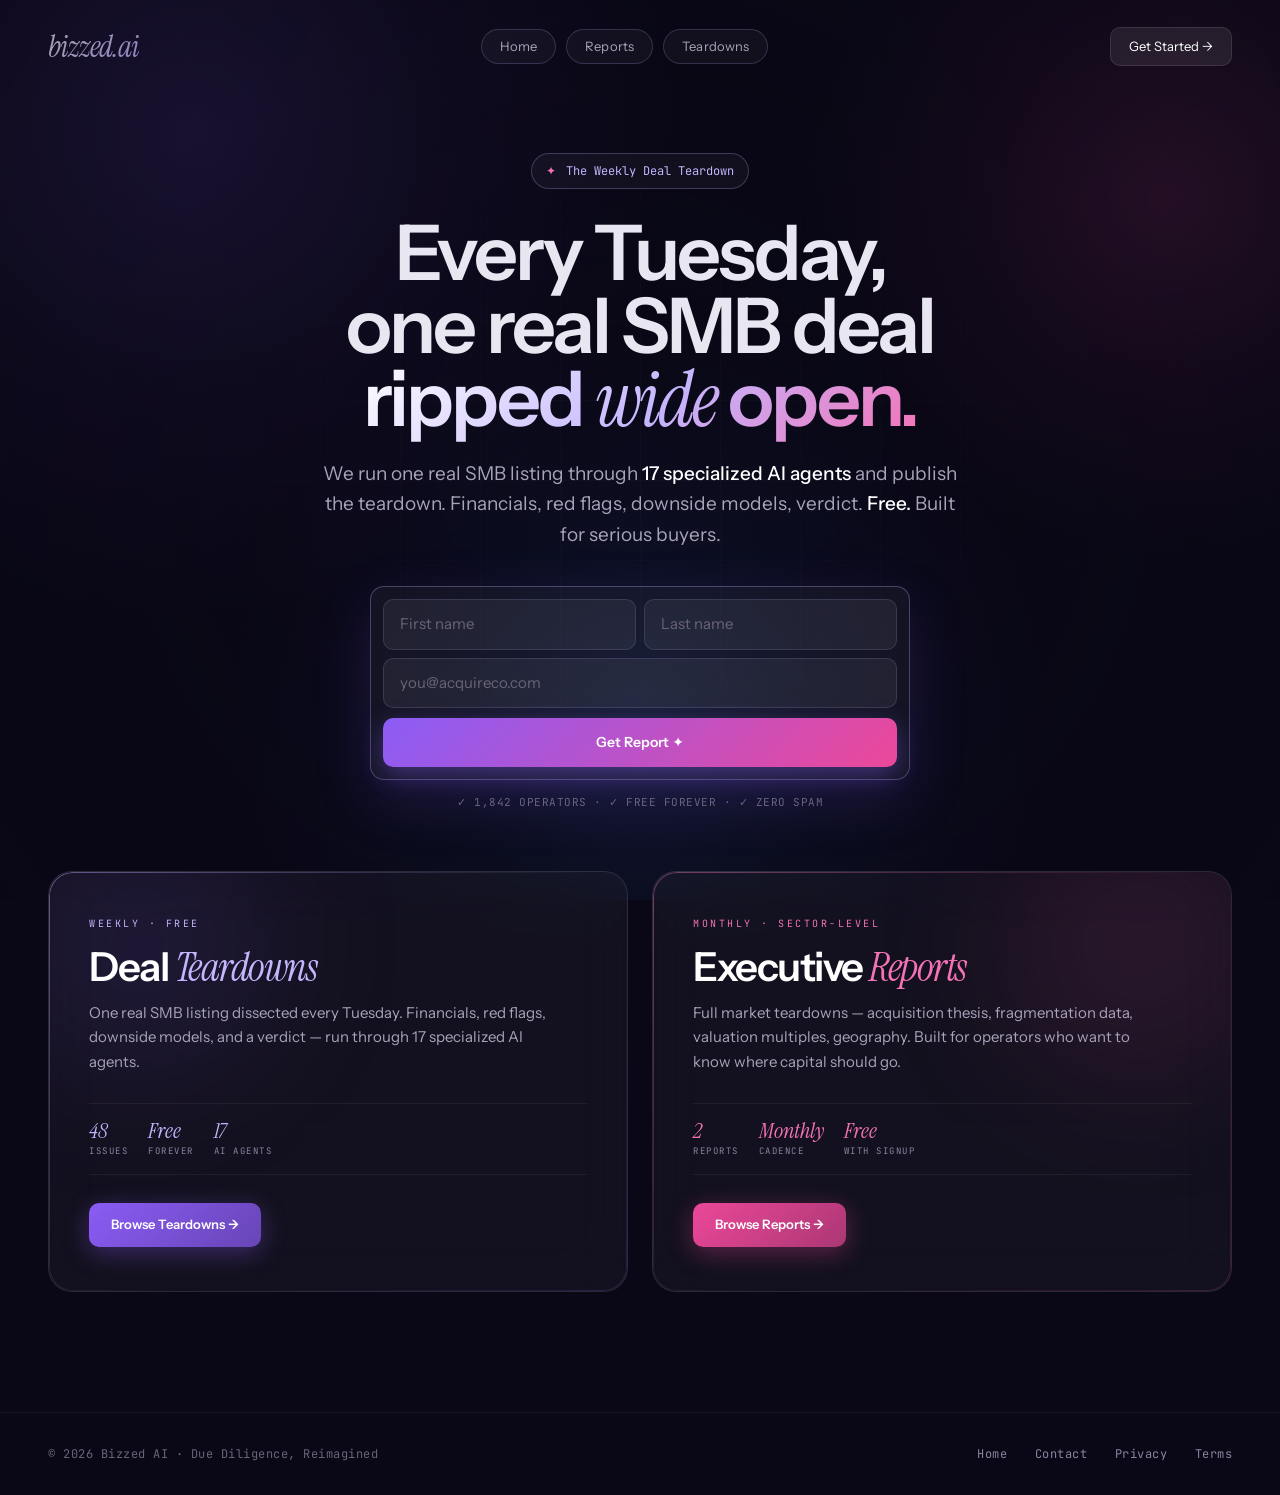
==== commit de3beece: "Add files via upload" ====
--- a/index.html
+++ b/index.html
@@ -7,9 +7,7 @@
 <link rel="preconnect" href="https://fonts.googleapis.com">
 <link rel="preconnect" href="https://fonts.gstatic.com" crossorigin>
 <link href="https://fonts.googleapis.com/css2?family=Instrument+Sans:wght@400;500;600;700&family=Instrument+Serif:ital@0;1&family=JetBrains+Mono:wght@400;500&display=swap" rel="stylesheet">
-<link rel="stylesheet" href="css/global.css">
-<link rel="stylesheet" href="css/components.css">
-<link rel="stylesheet" href="css/home.css">
+<link rel="stylesheet" href="css/index.css">
 </head>
 <body>
 <div class="bg-gradient"></div>
--- a/css/index.css
+++ b/css/index.css
@@ -0,0 +1,784 @@
+/* Complete head CSS extracted from original index.html */
+
+*{margin:0;padding:0;box-sizing:border-box}
+:root{
+  --bg:#0a0816;--ink:#e8e6f0;--ink-dim:#a8a3ba;--ink-dimmer:#8a84a0;--ink-dimmest:#6a6478;
+  --violet:#c4b5fd;--violet-deep:#8b5cf6;--pink:#ec4899;--pink-light:#f472b6;
+  --success:#10b981;--warn:#fbbf24;--danger:#ef4444;
+  --border:rgba(255,255,255,.1);--border-soft:rgba(255,255,255,.06);
+  --glass:rgba(255,255,255,.04);--glass-strong:rgba(255,255,255,.08);
+}
+html{scroll-behavior:smooth}
+body{background:var(--bg);color:var(--ink);font-family:'Instrument Sans',system-ui,sans-serif;line-height:1.5;overflow-x:hidden;min-height:100vh}
+::-webkit-scrollbar{width:10px}
+::-webkit-scrollbar-track{background:rgba(255,255,255,.08)}
+::-webkit-scrollbar-thumb{background:rgba(196,181,253,.8);border-radius:4px}
+::-webkit-scrollbar-thumb:hover{background:#c4b5fd}
+* { scrollbar-width: thin; scrollbar-color: rgba(196,181,253,.8) rgba(255,255,255,.08); }
+.bg-gradient{position:fixed;inset:0;z-index:0;background:radial-gradient(ellipse 80% 60% at 15% 10%,rgba(139,92,246,.28),transparent 60%),radial-gradient(ellipse 60% 50% at 90% 25%,rgba(236,72,153,.18),transparent 60%),radial-gradient(ellipse 70% 50% at 50% 90%,rgba(59,130,246,.15),transparent 60%),var(--bg)}
+.bg-grid{position:fixed;inset:0;z-index:1;pointer-events:none;background-image:linear-gradient(rgba(255,255,255,.025) 1px,transparent 1px),linear-gradient(90deg,rgba(255,255,255,.025) 1px,transparent 1px);background-size:80px 80px;mask-image:radial-gradient(ellipse at center,#000 0%,transparent 70%)}
+.content{position:relative;z-index:3}
+a{color:inherit;text-decoration:none}
+button{font:inherit;cursor:pointer;border:none;background:none;color:inherit}
+input{font:inherit}
+ 
+/* NAV */
+.nav{max-width:1360px;margin:0 auto;padding:24px 48px;display:flex;justify-content:space-between;align-items:center}
+.logo{font-family:'Instrument Serif',serif;font-style:italic;font-size:30px;letter-spacing:-1px;background:linear-gradient(135deg,#fff,var(--violet));-webkit-background-clip:text;background-clip:text;-webkit-text-fill-color:transparent;cursor:pointer}
+.nav-center{display:flex;gap:36px;font-size:14px;color:var(--ink-dim)}
+.nav-center a{transition:color .2s}.nav-center a:hover{color:var(--ink)}
+.nav-btn{background:var(--glass-strong);border:1px solid var(--border);color:#fff;padding:9px 18px;border-radius:10px;font-size:13px;backdrop-filter:blur(10px);transition:all .2s}
+.nav-btn:hover{background:rgba(255,255,255,.12);transform:translateY(-1px)}
+ 
+/* HERO */
+.hero{max-width:1360px;margin:0 auto;padding:60px 48px;text-align:center}
+.badge{display:inline-flex;align-items:center;gap:10px;background:var(--glass);border:1px solid rgba(196,181,253,.25);padding:8px 14px;border-radius:100px;font-size:12px;margin-bottom:28px;font-family:'JetBrains Mono',monospace;color:var(--violet);backdrop-filter:blur(10px);animation:fadeUp .6s ease both}
+.badge .sparkle{color:var(--pink-light);animation:spin 3s linear infinite;display:inline-block}
+@keyframes spin{to{transform:rotate(360deg)}}
+@keyframes fadeUp{from{opacity:0;transform:translateY(10px)}to{opacity:1;transform:none}}
+h1{font-size:clamp(48px,6vw,80px);line-height:.95;letter-spacing:-3px;margin-bottom:22px;font-weight:600;max-width:1000px;margin-left:auto;margin-right:auto;animation:fadeUp .7s ease .1s both}
+h1 .grad{background:linear-gradient(135deg,#fff 0%,var(--violet) 55%,var(--pink-light) 100%);-webkit-background-clip:text;background-clip:text;-webkit-text-fill-color:transparent}
+h1 em{font-family:'Instrument Serif',serif;font-style:italic;font-weight:400}
+.lede{font-size:19px;line-height:1.6;color:var(--ink-dim);max-width:640px;margin:0 auto 36px;animation:fadeUp .7s ease .2s both}
+.lede strong{color:#fff;font-weight:500}
+.signup-wrap{animation:fadeUp .7s ease .3s both}
+.signup{max-width:540px;margin:0 auto;display:flex;flex-direction:column;gap:8px;background:var(--glass);border:1px solid rgba(196,181,253,.3);border-radius:14px;padding:12px;backdrop-filter:blur(20px);box-shadow:0 20px 60px rgba(139,92,246,.15)}
+.signup-name-row{display:grid;grid-template-columns:1fr 1fr;gap:8px}
+.signup input{flex:1;padding:13px 16px;background:rgba(255,255,255,.06);border:1px solid rgba(196,181,253,.15);border-radius:10px;color:#fff;font-size:15px;outline:none;font-family:'Instrument Sans',sans-serif;transition:border-color .2s}
+.signup input:focus{border-color:rgba(196,181,253,.4)}
+.signup input::placeholder{color:var(--ink-dimmest)}
+.signup button{background:linear-gradient(135deg,var(--violet-deep),var(--pink));color:#fff;padding:14px 26px;border-radius:10px;font-size:14px;font-weight:600;box-shadow:0 8px 24px rgba(139,92,246,.4);transition:all .2s;white-space:nowrap;margin-top:2px}
+.signup button:hover{transform:translateY(-1px);box-shadow:0 12px 30px rgba(139,92,246,.55)}
+.signup-meta{font-family:'JetBrains Mono',monospace;font-size:11px;color:var(--ink-dimmest);margin-top:14px;letter-spacing:.5px}
+.signup.error{border-color:rgba(239,68,68,.4)}
+.signup-success{display:none;max-width:540px;margin:0 auto;padding:24px;background:rgba(16,185,129,.08);border:1px solid rgba(16,185,129,.3);border-radius:14px;backdrop-filter:blur(20px);text-align:center}
+.signup-success.show{display:block;animation:fadeUp .5s ease both}
+.signup-returning{display:none;max-width:540px;margin:0 auto;padding:24px 28px;background:rgba(196,181,253,.06);border:1px solid rgba(196,181,253,.25);border-radius:14px;backdrop-filter:blur(20px);text-align:center}
+.signup-returning.show{display:block;animation:fadeUp .5s ease both}
+.signup-returning-ttl{font-family:'Instrument Serif',serif;font-style:italic;font-size:26px;color:#fff;margin-bottom:6px;letter-spacing:-.5px}
+.signup-returning-sub{font-size:13px;color:var(--ink-dim);line-height:1.55}
+.signup-success-ttl{font-family:'Instrument Serif',serif;font-style:italic;font-size:22px;color:#fff;margin-bottom:6px}
+.signup-success-sub{font-size:13px;color:var(--ink-dim);line-height:1.55}
+.signup-success-sub strong{color:#fff}
+ 
+/* SECTION EB */
+.section-eb{font-family:'JetBrains Mono',monospace;font-size:12px;letter-spacing:2px;color:var(--violet);text-transform:uppercase;margin-bottom:20px;display:flex;align-items:center;gap:12px}
+.section-eb::before{content:'';width:32px;height:1px;background:var(--violet)}
+ 
+/* LATEST */
+.latest-section{max-width:1360px;margin:0 auto;padding:0 48px 60px}
+.latest{background:var(--glass);border:1px solid var(--border);border-radius:24px;padding:40px;backdrop-filter:blur(30px);display:grid;grid-template-columns:1.1fr 1fr;gap:40px;position:relative;box-shadow:0 40px 80px rgba(0,0,0,.3)}
+.latest::before{content:'';position:absolute;inset:0;border-radius:24px;padding:1px;background:linear-gradient(135deg,rgba(196,181,253,.35),transparent 50%,rgba(244,114,182,.2));-webkit-mask:linear-gradient(#fff 0 0) content-box,linear-gradient(#fff 0 0);-webkit-mask-composite:xor;mask-composite:exclude;pointer-events:none}
+.latest-tag{display:inline-flex;align-items:center;gap:8px;background:linear-gradient(135deg,rgba(139,92,246,.3),rgba(236,72,153,.2));border:1px solid rgba(196,181,253,.4);padding:6px 12px;border-radius:100px;font-family:'JetBrains Mono',monospace;font-size:11px;color:var(--pink-light);margin-bottom:22px;letter-spacing:1px}
+.latest-tag .d{width:7px;height:7px;background:var(--success);border-radius:50%;box-shadow:0 0 8px var(--success);animation:pulse 1.8s infinite}
+@keyframes pulse{50%{opacity:.4}}
+.latest-title{font-size:46px;line-height:1.05;letter-spacing:-1.5px;font-weight:600;margin-bottom:14px}
+.latest-title em{font-family:'Instrument Serif',serif;font-style:italic;font-weight:400;color:var(--violet)}
+.latest-meta{font-family:'JetBrains Mono',monospace;font-size:12px;color:var(--ink-dimmer);margin-bottom:18px;letter-spacing:.5px}
+.latest-desc{font-size:15px;line-height:1.65;color:var(--ink-dim);margin-bottom:24px}
+.latest-verdict{display:flex;justify-content:space-between;align-items:center;padding:14px 16px;margin-bottom:20px;border-radius:12px;background:linear-gradient(135deg,rgba(251,191,36,.1),rgba(251,191,36,.04));border:1px solid rgba(251,191,36,.3)}
+.latest-verdict .l{font-family:'JetBrains Mono',monospace;font-size:11px;color:var(--warn);letter-spacing:1.5px;text-transform:uppercase}
+.latest-verdict .r{font-size:14px;font-weight:600;color:var(--warn);font-family:'Instrument Serif',serif;font-style:italic}
+.latest-cta{display:inline-flex;align-items:center;gap:10px;background:linear-gradient(135deg,var(--violet-deep),var(--pink));color:#fff;padding:14px 24px;border-radius:12px;font-size:14px;font-weight:600;box-shadow:0 8px 30px rgba(139,92,246,.4);transition:all .2s;cursor:pointer}
+.latest-cta:hover{transform:translateY(-1px);box-shadow:0 12px 40px rgba(139,92,246,.55)}
+.latest-preview{background:rgba(10,8,22,.7);border:1px solid var(--border-soft);border-radius:16px;padding:22px}
+.lp-hd{display:flex;justify-content:space-between;margin-bottom:14px;font-family:'JetBrains Mono',monospace;font-size:10px;letter-spacing:1.5px;color:var(--ink-dimmest);text-transform:uppercase}
+.lp-stats{display:grid;grid-template-columns:repeat(3,1fr);gap:8px;margin-bottom:14px}
+.lp-s{background:var(--glass);padding:12px 10px;border-radius:10px;border:1px solid var(--border-soft)}
+.lp-s .n{font-family:'Instrument Serif',serif;font-style:italic;font-size:22px;color:var(--violet);line-height:1}
+.lp-s .l{font-size:9px;color:var(--ink-dimmer);margin-top:6px;font-family:'JetBrains Mono',monospace;letter-spacing:1px;text-transform:uppercase}
+.lp-chart-wrap{margin-bottom:14px}
+.lp-chart-caption{display:flex;justify-content:space-between;align-items:center;font-family:'JetBrains Mono',monospace;font-size:9px;color:var(--ink-dimmer);letter-spacing:1.2px;text-transform:uppercase;margin-bottom:6px}
+.lp-chart-caption .legend{display:flex;align-items:center;gap:5px;color:var(--danger);font-size:10px}
+.lp-chart-caption .legend::before{content:'';width:9px;height:9px;background:var(--danger);border-radius:2px}
+.lp-chart{background:var(--glass);padding:10px 10px 4px;border-radius:10px;border:1px solid var(--border-soft);display:flex;align-items:flex-end;gap:5px;height:80px}
+.lp-chart div{flex:1;border-radius:3px 3px 0 0}
+.bar-n{background:linear-gradient(180deg,var(--violet),rgba(196,181,253,.3))}
+.bar-d{background:linear-gradient(180deg,var(--danger),rgba(239,68,68,.3))}
+.lp-chart-labels{display:flex;gap:5px;margin-top:6px;padding:0 10px;font-family:'JetBrains Mono',monospace;font-size:9px;color:var(--ink-dimmer)}
+.lp-chart-labels span{flex:1;text-align:center}
+.lp-chart-labels span.hl{color:var(--danger)}
+.lp-lock{padding:12px;border-radius:10px;text-align:center;font-family:'JetBrains Mono',monospace;font-size:10px;letter-spacing:1.5px;color:var(--violet);background:linear-gradient(135deg,rgba(196,181,253,.1),rgba(244,114,182,.06));border:1px dashed rgba(196,181,253,.3)}
+ 
+/* ARCHIVE */
+.archive-section{max-width:1360px;margin:0 auto;padding:40px 48px 100px}
+.archive-head{display:flex;justify-content:space-between;align-items:flex-end;margin-bottom:32px}
+.archive-head h2{font-size:42px;letter-spacing:-1.5px;font-weight:600}
+.archive-head h2 em{font-family:'Instrument Serif',serif;font-style:italic;font-weight:400;color:var(--violet)}
+.archive-count{font-family:'JetBrains Mono',monospace;font-size:12px;color:var(--ink-dimmer);letter-spacing:1px}
+.grid-3{display:grid;grid-template-columns:repeat(3,1fr);gap:20px}
+.card{background:var(--glass);border:1px solid var(--border);backdrop-filter:blur(20px);border-radius:18px;padding:24px;transition:all .3s;cursor:pointer;position:relative;overflow:hidden;display:flex;flex-direction:column}
+.card:hover{transform:translateY(-4px);border-color:rgba(196,181,253,.35);background:rgba(255,255,255,.06)}
+.card-hd{display:flex;justify-content:space-between;align-items:center;margin-bottom:16px;font-family:'JetBrains Mono',monospace;font-size:10px;color:var(--ink-dimmest);letter-spacing:1.5px;text-transform:uppercase}
+.card-num{color:var(--violet)}
+.card-verdict{padding:3px 9px;border-radius:100px;font-size:9px;font-weight:600;border:1px solid}
+.v-cond{background:rgba(251,191,36,.15);color:var(--warn);border-color:rgba(251,191,36,.3)}
+.card-title{font-family:'Instrument Serif',serif;font-style:italic;font-size:22px;line-height:1.15;margin-bottom:6px;color:#fff}
+.card-meta{font-family:'JetBrains Mono',monospace;font-size:11px;color:var(--ink-dimmer);margin-bottom:16px;letter-spacing:.3px}
+.card-stats{display:grid;grid-template-columns:1fr 1fr 1fr;gap:6px;margin-bottom:14px;padding:12px;background:rgba(10,8,22,.5);border-radius:10px;border:1px solid var(--border-soft)}
+.card-s .n{font-family:'Instrument Serif',serif;font-style:italic;font-size:16px;color:var(--violet);line-height:1}
+.card-s .l{font-size:8px;color:var(--ink-dimmest);margin-top:3px;font-family:'JetBrains Mono',monospace;letter-spacing:.8px;text-transform:uppercase}
+.card-desc{font-size:13px;color:var(--ink-dim);line-height:1.55;margin-bottom:14px;flex:1}
+.card-foot{display:flex;justify-content:space-between;align-items:center;padding-top:14px;border-top:1px solid var(--border-soft);font-size:12px}
+.card-read{color:var(--violet);font-weight:500;transition:transform .2s;display:inline-block}
+.card:hover .card-read{transform:translateX(4px)}
+.card-time{color:var(--ink-dimmest);font-family:'JetBrains Mono',monospace;font-size:10px}
+.card-soon{background:rgba(10,8,22,.4);border:1px dashed rgba(255,255,255,.1);backdrop-filter:blur(10px);border-radius:18px;padding:24px;display:flex;flex-direction:column;min-height:280px}
+.card-soon-hd{display:flex;justify-content:space-between;align-items:center;margin-bottom:20px;font-family:'JetBrains Mono',monospace;font-size:10px;color:var(--ink-dimmest);letter-spacing:1.5px}
+.soon-badge{padding:3px 10px;border-radius:100px;font-size:9px;font-weight:600;background:rgba(196,181,253,.08);color:var(--violet);border:1px solid rgba(196,181,253,.2);letter-spacing:1px}
+.card-soon-date{font-family:'Instrument Serif',serif;font-style:italic;font-size:32px;line-height:1;letter-spacing:-1px;color:rgba(255,255,255,.15);margin-bottom:10px}
+.card-soon-label{font-family:'JetBrains Mono',monospace;font-size:10px;letter-spacing:2px;color:rgba(196,181,253,.3);text-transform:uppercase;margin-bottom:auto}
+.card-soon-footer{margin-top:28px;padding-top:14px;border-top:1px dashed rgba(255,255,255,.06);font-family:'JetBrains Mono',monospace;font-size:9px;letter-spacing:1.5px;color:var(--ink-dimmest);text-transform:uppercase;display:flex;align-items:center;gap:8px}
+.soon-pulse{width:6px;height:6px;background:rgba(196,181,253,.4);border-radius:50%;animation:pulse 2s infinite}
+ 
+/* =============================================
+   EXEC RESEARCH — LANDING + ARCHIVE
+============================================= */
+.exec-section-wrap{max-width:1360px;margin:0 auto;padding:40px 48px 20px}
+.exec-intro{display:flex;justify-content:space-between;align-items:flex-end;gap:24px;margin-bottom:28px;flex-wrap:wrap}
+.exec-intro h2{font-size:42px;letter-spacing:-1.5px;font-weight:600;line-height:1.05}
+.exec-intro h2 em{font-family:'Instrument Serif',serif;font-style:italic;font-weight:400;color:var(--pink-light)}
+.exec-intro-sub{font-size:14px;color:var(--ink-dim);max-width:440px;line-height:1.6}
+.section-eb.pink{color:var(--pink-light)}
+.section-eb.pink::before{background:var(--pink-light)}
+ 
+.exec-latest{background:var(--glass);border:1px solid var(--border);border-radius:24px;padding:40px;backdrop-filter:blur(30px);display:grid;grid-template-columns:1.1fr 1fr;gap:40px;position:relative;box-shadow:0 40px 80px rgba(0,0,0,.3)}
+.exec-latest::before{content:'';position:absolute;inset:0;border-radius:24px;padding:1px;background:linear-gradient(135deg,rgba(244,114,182,.4),transparent 50%,rgba(196,181,253,.25));-webkit-mask:linear-gradient(#fff 0 0) content-box,linear-gradient(#fff 0 0);-webkit-mask-composite:xor;mask-composite:exclude;pointer-events:none}
+.exec-latest-tag{display:inline-flex;align-items:center;gap:8px;background:linear-gradient(135deg,rgba(236,72,153,.3),rgba(139,92,246,.2));border:1px solid rgba(244,114,182,.4);padding:6px 12px;border-radius:100px;font-family:'JetBrains Mono',monospace;font-size:11px;color:var(--pink-light);margin-bottom:22px;letter-spacing:1px}
+.exec-latest-tag .d{width:7px;height:7px;background:var(--pink-light);border-radius:50%;box-shadow:0 0 8px var(--pink);animation:pulse 1.8s infinite}
+.exec-latest-title{font-size:46px;line-height:1.05;letter-spacing:-1.5px;font-weight:600;margin-bottom:14px}
+.exec-latest-title em{font-family:'Instrument Serif',serif;font-style:italic;font-weight:400;color:var(--pink-light)}
+.exec-latest-meta{font-family:'JetBrains Mono',monospace;font-size:12px;color:var(--ink-dimmer);margin-bottom:18px;letter-spacing:.5px}
+.exec-latest-desc{font-size:15px;line-height:1.65;color:var(--ink-dim);margin-bottom:24px}
+.exec-latest-verdict{display:flex;justify-content:space-between;align-items:center;padding:14px 16px;margin-bottom:20px;border-radius:12px;background:linear-gradient(135deg,rgba(16,185,129,.1),rgba(16,185,129,.04));border:1px solid rgba(16,185,129,.3)}
+.exec-latest-verdict .l{font-family:'JetBrains Mono',monospace;font-size:11px;color:var(--success);letter-spacing:1.5px;text-transform:uppercase}
+.exec-latest-verdict .r{font-size:14px;font-weight:600;color:var(--success);font-family:'Instrument Serif',serif;font-style:italic}
+.exec-latest-cta{display:inline-flex;align-items:center;gap:10px;background:linear-gradient(135deg,var(--pink),var(--violet-deep));color:#fff;padding:14px 24px;border-radius:12px;font-size:14px;font-weight:600;box-shadow:0 8px 30px rgba(236,72,153,.4);transition:all .2s;cursor:pointer}
+.exec-latest-cta:hover{transform:translateY(-1px);box-shadow:0 12px 40px rgba(236,72,153,.55)}
+.exec-preview{background:rgba(10,8,22,.7);border:1px solid var(--border-soft);border-radius:16px;padding:22px;display:flex;flex-direction:column;gap:14px}
+.exec-preview-hd{display:flex;justify-content:space-between;font-family:'JetBrains Mono',monospace;font-size:10px;letter-spacing:1.5px;color:var(--ink-dimmest);text-transform:uppercase}
+.exec-kpi-grid{display:grid;grid-template-columns:repeat(2,1fr);gap:8px}
+.exec-kpi{background:var(--glass);padding:12px;border-radius:10px;border:1px solid var(--border-soft)}
+.exec-kpi .n{font-family:'Instrument Serif',serif;font-style:italic;font-size:22px;color:var(--pink-light);line-height:1}
+.exec-kpi .l{font-size:9px;color:var(--ink-dimmer);margin-top:6px;font-family:'JetBrains Mono',monospace;letter-spacing:1px;text-transform:uppercase}
+.exec-preview-caption{display:flex;justify-content:space-between;align-items:center;font-family:'JetBrains Mono',monospace;font-size:9px;color:var(--ink-dimmer);letter-spacing:1.2px;text-transform:uppercase;margin-bottom:6px}
+.exec-preview-chart{background:var(--glass);padding:10px 10px 4px;border-radius:10px;border:1px solid var(--border-soft);display:flex;align-items:flex-end;gap:5px;height:80px}
+.exec-preview-chart div{flex:1;border-radius:3px 3px 0 0}
+.bar-p{background:linear-gradient(180deg,var(--pink-light),rgba(244,114,182,.2))}
+.bar-pv{background:linear-gradient(180deg,var(--violet),rgba(196,181,253,.25))}
+.exec-preview-labels{display:flex;gap:5px;margin-top:6px;padding:0 10px;font-family:'JetBrains Mono',monospace;font-size:9px;color:var(--ink-dimmer)}
+.exec-preview-labels span{flex:1;text-align:center}
+.exec-preview-lock{padding:12px;border-radius:10px;text-align:center;font-family:'JetBrains Mono',monospace;font-size:10px;letter-spacing:1.5px;color:var(--pink-light);background:linear-gradient(135deg,rgba(244,114,182,.1),rgba(196,181,253,.06));border:1px dashed rgba(244,114,182,.3)}
+ 
+.exec-archive-wrap{max-width:1360px;margin:0 auto;padding:30px 48px 80px}
+.exec-archive-head{display:flex;justify-content:space-between;align-items:flex-end;margin-bottom:22px}
+.exec-archive-head h3{font-family:'JetBrains Mono',monospace;font-size:12px;letter-spacing:2.5px;color:var(--ink-dim);text-transform:uppercase}
+.exec-archive-head .ct{font-family:'JetBrains Mono',monospace;font-size:11px;color:var(--ink-dimmer);letter-spacing:1px}
+.exec-card{background:var(--glass);border:1px solid var(--border);backdrop-filter:blur(20px);border-radius:18px;padding:24px;transition:all .3s;cursor:pointer;position:relative;overflow:hidden;display:flex;flex-direction:column}
+.exec-card:hover{transform:translateY(-4px);border-color:rgba(244,114,182,.35);background:rgba(255,255,255,.06)}
+.exec-card-hd{display:flex;justify-content:space-between;align-items:center;margin-bottom:16px;font-family:'JetBrains Mono',monospace;font-size:10px;color:var(--ink-dimmest);letter-spacing:1.5px;text-transform:uppercase}
+.exec-card-num{color:var(--pink-light)}
+.exec-card-verdict{padding:3px 9px;border-radius:100px;font-size:9px;font-weight:600;border:1px solid}
+.v-strong{background:rgba(16,185,129,.15);color:var(--success);border-color:rgba(16,185,129,.3)}
+.v-focused{background:rgba(244,114,182,.15);color:var(--pink-light);border-color:rgba(244,114,182,.3)}
+.exec-card-title{font-family:'Instrument Serif',serif;font-style:italic;font-size:22px;line-height:1.15;margin-bottom:6px;color:#fff}
+.exec-card-meta{font-family:'JetBrains Mono',monospace;font-size:11px;color:var(--ink-dimmer);margin-bottom:16px;letter-spacing:.3px}
+.exec-card-stats{display:grid;grid-template-columns:1fr 1fr 1fr;gap:6px;margin-bottom:14px;padding:12px;background:rgba(10,8,22,.5);border-radius:10px;border:1px solid var(--border-soft)}
+.exec-card-s .n{font-family:'Instrument Serif',serif;font-style:italic;font-size:16px;color:var(--pink-light);line-height:1}
+.exec-card-s .l{font-size:8px;color:var(--ink-dimmest);margin-top:3px;font-family:'JetBrains Mono',monospace;letter-spacing:.8px;text-transform:uppercase}
+.exec-card-desc{font-size:13px;color:var(--ink-dim);line-height:1.55;margin-bottom:14px;flex:1}
+.exec-card-foot{display:flex;justify-content:space-between;align-items:center;padding-top:14px;border-top:1px solid var(--border-soft);font-size:12px}
+.exec-card-read{color:var(--pink-light);font-weight:500;transition:transform .2s;display:inline-block}
+.exec-card:hover .exec-card-read{transform:translateX(4px)}
+.exec-card-time{color:var(--ink-dimmest);font-family:'JetBrains Mono',monospace;font-size:10px}
+ 
+/* =============================================
+   EXEC DOC — dashboard widgets (reuses doc-page chrome)
+============================================= */
+.exec-verdict-banner{display:grid;grid-template-columns:1.2fr 1fr 1fr;gap:1px;background:var(--border);border-radius:16px;overflow:hidden;margin-bottom:40px;border:1px solid var(--border)}
+.exec-verdict-banner .dvb-cell:first-child{background:linear-gradient(135deg,rgba(16,185,129,.14),rgba(16,185,129,.04))}
+.exec-verdict-banner.focused .dvb-cell:first-child{background:linear-gradient(135deg,rgba(244,114,182,.14),rgba(244,114,182,.04))}
+.exec-verdict-banner .dvb-cell:first-child .dvb-val{color:var(--success)}
+.exec-verdict-banner.focused .dvb-cell:first-child .dvb-val{color:var(--pink-light)}
+ 
+.dash-kpi-grid{display:grid;grid-template-columns:repeat(4,1fr);gap:12px;margin-bottom:24px}
+.dash-kpi{background:var(--glass);border:1px solid var(--border-soft);border-radius:14px;padding:18px;position:relative;overflow:hidden}
+.dash-kpi::before{content:'';position:absolute;top:0;left:0;right:0;height:2px;background:linear-gradient(90deg,var(--pink-light),var(--violet))}
+.dash-kpi .n{font-family:'Instrument Serif',serif;font-style:italic;font-size:30px;color:#fff;line-height:1;margin-bottom:6px}
+.dash-kpi .l{font-family:'JetBrains Mono',monospace;font-size:10px;letter-spacing:1.3px;text-transform:uppercase;color:var(--ink-dimmer);margin-bottom:6px}
+.dash-kpi .sub{font-size:11px;color:var(--ink-dim);line-height:1.4}
+ 
+.thesis-grid{display:grid;grid-template-columns:repeat(3,1fr);gap:12px;margin-bottom:16px}
+.thesis-card{background:var(--glass);border:1px solid var(--border-soft);border-radius:14px;padding:18px}
+.thesis-card-lbl{font-family:'JetBrains Mono',monospace;font-size:9px;letter-spacing:2px;text-transform:uppercase;color:var(--pink-light);margin-bottom:10px}
+.thesis-card-ttl{font-family:'Instrument Serif',serif;font-style:italic;font-size:20px;color:#fff;line-height:1.15;margin-bottom:10px}
+.thesis-card-desc{font-size:12px;color:var(--ink-dim);line-height:1.55}
+ 
+.rank-list{display:flex;flex-direction:column;gap:10px;margin-bottom:16px}
+.rank-item{display:grid;grid-template-columns:54px 1fr 140px;gap:16px;align-items:center;background:var(--glass);border:1px solid var(--border-soft);border-radius:14px;padding:16px 18px}
+.rank-num{font-family:'Instrument Serif',serif;font-style:italic;font-size:40px;color:var(--pink-light);line-height:1;text-align:center}
+.rank-body-ttl{font-size:14px;font-weight:600;color:#fff;margin-bottom:4px}
+.rank-body-desc{font-size:12px;color:var(--ink-dim);line-height:1.5}
+.rank-stat{text-align:right}
+.rank-stat .n{font-family:'Instrument Serif',serif;font-style:italic;font-size:17px;color:var(--pink-light);line-height:1.1}
+.rank-stat .l{font-family:'JetBrains Mono',monospace;font-size:9px;letter-spacing:1px;text-transform:uppercase;color:var(--ink-dimmer);margin-top:4px}
+ 
+.counter-block{display:grid;grid-template-columns:1fr 1fr;gap:12px;margin:16px 0}
+.counter-col{border-radius:14px;padding:18px 20px}
+.counter-col.arg{background:rgba(251,191,36,.06);border:1px solid rgba(251,191,36,.22)}
+.counter-col.read{background:rgba(244,114,182,.06);border:1px solid rgba(244,114,182,.22)}
+.counter-lbl{font-family:'JetBrains Mono',monospace;font-size:9px;letter-spacing:2px;text-transform:uppercase;margin-bottom:10px;display:flex;align-items:center;gap:8px}
+.counter-col.arg .counter-lbl{color:var(--warn)}
+.counter-col.read .counter-lbl{color:var(--pink-light)}
+.counter-body{font-size:12.5px;color:var(--ink-dim);line-height:1.6}
+.counter-body em{font-family:'Instrument Serif',serif;font-style:italic;color:#e8e6f0}
+ 
+.heatmap-wrap{background:rgba(10,8,22,.4);border:1px solid var(--border-soft);border-radius:14px;overflow:hidden;margin-bottom:16px}
+.heatmap{width:100%;border-collapse:collapse}
+.heatmap th{text-align:left;padding:12px 14px;font-family:'JetBrains Mono',monospace;font-size:9px;letter-spacing:1.5px;text-transform:uppercase;color:var(--ink-dimmer);background:rgba(10,8,22,.6);border-bottom:1px solid var(--border-soft)}
+.heatmap th.c{text-align:center}
+.heatmap td{padding:11px 14px;font-size:12px;color:var(--ink-dim);border-bottom:1px solid var(--border-soft);vertical-align:middle}
+.heatmap td:first-child{color:#fff;font-weight:500}
+.heatmap tr:last-child td{border-bottom:none}
+.score-cell{text-align:center;font-family:'JetBrains Mono',monospace;font-weight:600;font-size:12px}
+.score-cell span{display:inline-block;min-width:34px;padding:4px 8px;border-radius:6px}
+.s-9,.s-10{background:rgba(16,185,129,.18);color:#6ee7b7}
+.s-7,.s-8{background:rgba(196,181,253,.15);color:var(--violet)}
+.s-5,.s-6{background:rgba(251,191,36,.15);color:var(--warn)}
+.s-3,.s-4{background:rgba(239,68,68,.15);color:#fca5a5}
+ 
+.waterfall{background:rgba(10,8,22,.5);border:1px solid var(--border-soft);border-radius:14px;padding:18px;margin-bottom:16px}
+.wf-row{display:grid;grid-template-columns:1fr 90px;gap:12px;align-items:center;padding:10px 0;border-bottom:1px solid var(--border-soft)}
+.wf-row:last-child{border-bottom:none}
+.wf-row.total{padding-top:14px;margin-top:6px;border-top:1px dashed rgba(244,114,182,.3);border-bottom:none}
+.wf-label{font-size:12.5px;color:var(--ink-dim);line-height:1.4}
+.wf-label strong{color:#fff;font-weight:500}
+.wf-row.add .wf-label::before{content:'+ ';color:var(--success);font-weight:700;font-family:'JetBrains Mono',monospace}
+.wf-row.sub .wf-label::before{content:'− ';color:var(--danger);font-weight:700;font-family:'JetBrains Mono',monospace}
+.wf-row.base .wf-label::before{content:'▸ ';color:var(--violet);font-weight:700;font-family:'JetBrains Mono',monospace}
+.wf-row.total .wf-label::before{content:'◆ ';color:var(--pink-light);font-weight:700;font-family:'JetBrains Mono',monospace}
+.wf-value{text-align:right;font-family:'Instrument Serif',serif;font-style:italic;font-size:18px}
+.wf-row.base .wf-value{color:var(--violet)}
+.wf-row.add .wf-value{color:var(--success)}
+.wf-row.sub .wf-value{color:var(--danger)}
+.wf-row.total .wf-value{color:var(--pink-light);font-size:22px}
+ 
+.framework-grid{display:grid;grid-template-columns:repeat(4,1fr);gap:10px;margin-bottom:14px}
+.fw-card{background:var(--glass);border:1px solid var(--border-soft);border-radius:14px;padding:18px 14px;text-align:center}
+.fw-letter{font-family:'Instrument Serif',serif;font-style:italic;font-size:42px;line-height:1;color:var(--pink-light);margin-bottom:4px}
+.fw-label{font-family:'JetBrains Mono',monospace;font-size:9px;letter-spacing:2px;text-transform:uppercase;color:var(--ink-dimmer);margin-bottom:10px}
+.fw-score-big{font-family:'Instrument Serif',serif;font-style:italic;font-size:22px;color:#fff;margin-bottom:6px}
+.fw-score-big .tot{font-size:12px;color:var(--ink-dimmer)}
+.fw-desc{font-size:11px;color:var(--ink-dim);line-height:1.45}
+.fw-composite{display:flex;align-items:center;justify-content:space-between;gap:16px;background:linear-gradient(135deg,rgba(244,114,182,.1),rgba(139,92,246,.06));border:1px solid rgba(244,114,182,.25);border-radius:14px;padding:18px 22px;margin-bottom:16px}
+.fw-composite-lbl{font-family:'JetBrains Mono',monospace;font-size:10px;letter-spacing:2px;text-transform:uppercase;color:var(--pink-light);margin-bottom:4px}
+.fw-composite-score{font-family:'Instrument Serif',serif;font-style:italic;font-size:32px;color:#fff;line-height:1}
+.fw-composite-note{flex:1;font-size:12px;color:var(--ink-dim);line-height:1.5}
+ 
+.swot-grid{display:grid;grid-template-columns:1fr 1fr;gap:10px;margin-bottom:16px}
+.swot-box{border-radius:14px;padding:18px 20px;min-height:160px}
+.swot-s{background:rgba(16,185,129,.06);border:1px solid rgba(16,185,129,.22)}
+.swot-w{background:rgba(239,68,68,.06);border:1px solid rgba(239,68,68,.22)}
+.swot-o{background:rgba(196,181,253,.06);border:1px solid rgba(196,181,253,.22)}
+.swot-t{background:rgba(251,191,36,.06);border:1px solid rgba(251,191,36,.22)}
+.swot-lbl{font-family:'JetBrains Mono',monospace;font-size:10px;letter-spacing:2.5px;text-transform:uppercase;margin-bottom:12px;font-weight:600}
+.swot-s .swot-lbl{color:var(--success)}
+.swot-w .swot-lbl{color:var(--danger)}
+.swot-o .swot-lbl{color:var(--violet)}
+.swot-t .swot-lbl{color:var(--warn)}
+.swot-box ul{list-style:none;padding:0;margin:0;display:flex;flex-direction:column;gap:6px}
+.swot-box li{font-size:12px;color:var(--ink-dim);line-height:1.5;padding-left:14px;position:relative}
+.swot-box li::before{content:'•';position:absolute;left:0;opacity:.5}
+ 
+.tension-grid{display:flex;flex-direction:column;gap:10px;margin-bottom:16px}
+.tension-row{display:grid;grid-template-columns:80px 1.2fr 1.2fr;gap:14px;padding:14px 16px;background:var(--glass);border:1px solid var(--border-soft);border-radius:12px;align-items:flex-start}
+.tension-sig{font-family:'JetBrains Mono',monospace;font-size:9px;font-weight:700;letter-spacing:1.5px;text-transform:uppercase;padding:5px 10px;border-radius:6px;text-align:center;white-space:nowrap;border:1px solid}
+.tension-sig.green{background:rgba(16,185,129,.12);color:var(--success);border-color:rgba(16,185,129,.3)}
+.tension-sig.yellow{background:rgba(251,191,36,.12);color:var(--warn);border-color:rgba(251,191,36,.3)}
+.tension-sig.red{background:rgba(239,68,68,.12);color:var(--danger);border-color:rgba(239,68,68,.3)}
+.tension-risk{font-size:13px;color:#fff;line-height:1.5}
+.tension-mit{font-size:12px;color:var(--ink-dim);line-height:1.5}
+ 
+.source-note{font-family:'JetBrains Mono',monospace;font-size:10px;color:var(--ink-dimmest);letter-spacing:.3px;padding:12px 14px;background:rgba(10,8,22,.4);border:1px dashed rgba(255,255,255,.08);border-radius:10px;line-height:1.7;margin-top:12px;column-count:2;column-gap:20px}
+ 
+/* =============================================
+   DASHBOARD CHART WIDGETS
+============================================= */
+.dash-wide{max-width:1200px;margin:0 auto;padding:60px 40px 100px;position:relative;z-index:2}
+.dash-grid{display:grid;grid-template-columns:repeat(6,1fr);gap:14px;margin-bottom:24px}
+.dash-card{background:var(--glass);border:1px solid var(--border-soft);border-radius:14px;padding:20px;position:relative;overflow:hidden;backdrop-filter:blur(20px)}
+.dash-card::before{content:'';position:absolute;top:0;left:0;right:0;height:1px;background:linear-gradient(90deg,transparent,rgba(196,181,253,.3),transparent)}
+.dash-card-hd{display:flex;justify-content:space-between;align-items:center;margin-bottom:14px}
+.dash-card-ttl{font-family:'JetBrains Mono',monospace;font-size:10px;letter-spacing:2px;text-transform:uppercase;color:var(--violet)}
+.dash-card-sub{font-family:'JetBrains Mono',monospace;font-size:9px;letter-spacing:1px;color:var(--ink-dimmest);text-transform:uppercase}
+.dash-c-6{grid-column:span 6}
+.dash-c-4{grid-column:span 4}
+.dash-c-3{grid-column:span 3}
+.dash-c-2{grid-column:span 2}
+.dash-chart-svg{width:100%;height:auto;display:block}
+.dash-legend{display:flex;gap:14px;flex-wrap:wrap;margin-top:10px;font-family:'JetBrains Mono',monospace;font-size:9px;letter-spacing:1px;text-transform:uppercase;color:var(--ink-dimmer)}
+.dash-legend-item{display:flex;align-items:center;gap:6px}
+.dash-legend-dot{width:8px;height:8px;border-radius:2px;display:inline-block}
+.dash-note{font-size:11.5px;color:var(--ink-dim);line-height:1.55;margin-top:12px;padding-top:12px;border-top:1px solid var(--border-soft)}
+.dash-note strong{color:#fff;font-weight:500}
+.dash-big{display:flex;flex-direction:column;align-items:flex-start;gap:4px}
+.dash-big .n{font-family:'Instrument Serif',serif;font-style:italic;font-size:44px;color:#fff;line-height:1;background:linear-gradient(135deg,#fff,var(--violet));-webkit-background-clip:text;background-clip:text;-webkit-text-fill-color:transparent}
+.dash-big .delta{font-family:'JetBrains Mono',monospace;font-size:11px;color:var(--success);letter-spacing:.5px}
+.dash-big .delta.neg{color:var(--danger)}
+.dash-big .delta.warn{color:var(--warn)}
+.dash-big .sub{font-size:11px;color:var(--ink-dim);margin-top:4px}
+ 
+/* breakdown summary card (used below charts) */
+.dash-breakdown{background:var(--glass);border:1px solid var(--border-soft);border-radius:16px;padding:32px 36px;margin-bottom:24px;backdrop-filter:blur(20px)}
+.dash-breakdown h3{font-family:'Instrument Serif',serif;font-style:italic;font-size:26px;color:#fff;margin-bottom:6px;letter-spacing:-.5px;font-weight:400}
+.dash-breakdown h3 em{color:var(--violet)}
+.dash-breakdown-sub{font-family:'JetBrains Mono',monospace;font-size:10px;letter-spacing:2px;color:var(--violet);text-transform:uppercase;margin-bottom:20px}
+.dash-breakdown p{font-size:13.5px;color:var(--ink-dim);line-height:1.7;margin-bottom:14px}
+.dash-breakdown p:last-child{margin-bottom:0}
+.dash-breakdown p strong{color:#fff;font-weight:500}
+.dash-breakdown p em{font-family:'Instrument Serif',serif;font-style:italic;color:var(--violet);font-weight:400}
+.dash-breakdown-grid{display:grid;grid-template-columns:1fr 1fr;gap:32px;margin-top:20px}
+.dash-bd-block h4{font-family:'JetBrains Mono',monospace;font-size:10px;letter-spacing:2px;text-transform:uppercase;color:var(--pink-light);margin-bottom:10px}
+.dash-bd-block p{font-size:13px;line-height:1.65;margin-bottom:10px}
+ 
+@media(max-width:1024px){
+  .exec-latest{grid-template-columns:1fr;gap:28px;padding:28px}
+  .exec-latest-title{font-size:34px}
+  .exec-section-wrap,.exec-archive-wrap{padding-left:24px;padding-right:24px}
+  .thesis-grid{grid-template-columns:1fr}
+  .dash-kpi-grid{grid-template-columns:repeat(2,1fr)}
+  .counter-block{grid-template-columns:1fr}
+  .framework-grid{grid-template-columns:repeat(2,1fr)}
+  .swot-grid{grid-template-columns:1fr}
+  .tension-row{grid-template-columns:1fr}
+  .rank-item{grid-template-columns:44px 1fr;gap:12px}
+  .rank-stat{grid-column:1 / -1;text-align:left;padding-left:56px}
+  .exec-verdict-banner{grid-template-columns:1fr}
+  .source-note{column-count:1}
+  .dash-grid{grid-template-columns:repeat(2,1fr)}
+  .dash-c-6,.dash-c-4,.dash-c-3,.dash-c-2{grid-column:span 2}
+  .dash-wide{padding:40px 20px 60px}
+  .dash-breakdown{padding:24px 22px}
+  .dash-breakdown-grid{grid-template-columns:1fr;gap:20px}
+}
+ 
+/* FOOTER */
+footer{border-top:1px solid var(--border-soft);padding:32px 48px;margin-top:40px;max-width:1360px;margin-left:auto;margin-right:auto;display:flex;justify-content:space-between;align-items:center;font-size:12px;color:var(--ink-dimmest);font-family:'JetBrains Mono',monospace;letter-spacing:.5px}
+footer a{color:var(--ink-dimmer);transition:color .2s;margin-left:20px}
+footer a:hover{color:var(--ink)}
+ 
+/* =============================================
+   DOCUMENT PAGE
+============================================= */
+#doc-page{display:none;position:relative;z-index:100;background:var(--bg);min-height:100vh}
+#doc-page.open{display:block;animation:docIn .35s ease both}
+ 
+@keyframes docIn{from{opacity:0;transform:translateY(16px)}to{opacity:1;transform:none}}
+@keyframes docOut{from{opacity:1}to{opacity:0;transform:translateY(10px)}}
+ 
+.doc-topbar{position:sticky;top:0;z-index:10;background:rgba(10,8,22,.92);backdrop-filter:blur(20px);border-bottom:1px solid var(--border-soft);padding:14px 48px;display:flex;justify-content:space-between;align-items:center}
+.doc-back{display:flex;align-items:center;gap:8px;font-family:'JetBrains Mono',monospace;font-size:12px;letter-spacing:1px;color:var(--violet);text-transform:uppercase;cursor:pointer;transition:gap .2s}
+.doc-back:hover{gap:12px}
+.doc-back-arr{font-size:16px}
+.doc-brand{font-family:'Instrument Serif',serif;font-style:italic;font-size:22px;letter-spacing:-0.5px;background:linear-gradient(135deg,#fff,var(--violet));-webkit-background-clip:text;background-clip:text;-webkit-text-fill-color:transparent}
+.doc-topbar-right{font-family:'JetBrains Mono',monospace;font-size:10px;color:var(--ink-dimmest);letter-spacing:1px;text-transform:uppercase}
+.doc-body{max-width:860px;margin:0 auto;padding:60px 48px 100px;position:relative;z-index:2}
+ 
+.doc-eyebrow{display:flex;align-items:center;gap:10px;font-family:'JetBrains Mono',monospace;font-size:11px;letter-spacing:2px;color:var(--violet);text-transform:uppercase;margin-bottom:28px}
+.doc-eyebrow::before{content:'';width:32px;height:1px;background:var(--violet)}
+.doc-title{font-size:clamp(38px,5vw,64px);line-height:.95;letter-spacing:-2.5px;font-weight:600;margin-bottom:16px}
+.doc-title em{font-family:'Instrument Serif',serif;font-style:italic;font-weight:400;color:var(--violet)}
+.doc-subtitle{font-size:16px;color:var(--ink-dim);line-height:1.6;max-width:640px;margin-bottom:32px}
+ 
+.doc-verdict-banner{display:grid;grid-template-columns:1fr 1fr 1fr;gap:1px;background:var(--border);border-radius:16px;overflow:hidden;margin-bottom:48px;border:1px solid var(--border)}
+.dvb-cell{background:var(--glass);padding:20px 24px;display:flex;flex-direction:column;gap:4px}
+.dvb-cell:first-child{background:linear-gradient(135deg,rgba(251,191,36,.12),rgba(251,191,36,.04))}
+.dvb-label{font-family:'JetBrains Mono',monospace;font-size:9px;letter-spacing:2px;text-transform:uppercase;color:var(--ink-dimmest)}
+.dvb-val{font-family:'Instrument Serif',serif;font-style:italic;font-size:26px;color:var(--warn);line-height:1}
+ 
+.doc-stats{display:flex;gap:10px;margin-bottom:48px;flex-wrap:wrap}
+.doc-stat{background:var(--glass);border:1px solid var(--border-soft);border-radius:12px;padding:14px 18px;display:flex;flex-direction:column;gap:4px;flex:1;min-width:100px}
+.doc-stat .n{font-family:'Instrument Serif',serif;font-style:italic;font-size:24px;color:var(--violet);line-height:1}
+.doc-stat .l{font-family:'JetBrains Mono',monospace;font-size:9px;letter-spacing:1.2px;text-transform:uppercase;color:var(--ink-dimmer)}
+ 
+.doc-section{margin-bottom:48px}
+.doc-section-hd{font-family:'JetBrains Mono',monospace;font-size:11px;letter-spacing:3px;text-transform:uppercase;color:var(--violet);margin-bottom:20px;display:flex;align-items:center;gap:12px}
+.doc-section-hd::after{content:'';flex:1;height:1px;background:var(--border-soft)}
+ 
+.doc-table{width:100%;border-collapse:collapse;margin-bottom:16px}
+.doc-table th{text-align:left;padding:10px 14px;font-family:'JetBrains Mono',monospace;font-size:9px;letter-spacing:2px;text-transform:uppercase;color:var(--ink-dimmer);border-bottom:1px solid var(--border);background:rgba(10,8,22,.4)}
+.doc-table td{padding:12px 14px;font-size:13px;color:var(--ink-dim);line-height:1.5;border-bottom:1px solid var(--border-soft);vertical-align:top}
+.doc-table tr:hover td{background:rgba(255,255,255,.02)}
+.doc-table td:first-child{color:#fff;font-weight:500;font-size:12px}
+.row-warn td{background:rgba(239,68,68,.04)!important}
+.row-warn td:first-child{color:var(--danger)}
+ 
+.doc-callout{border-radius:14px;padding:20px 22px;margin-bottom:16px;font-size:13px;line-height:1.6}
+.doc-callout.warn{background:rgba(251,191,36,.06);border:1px solid rgba(251,191,36,.25);color:var(--ink-dim)}
+.doc-callout.warn strong{color:var(--warn)}
+.doc-callout.danger{background:rgba(239,68,68,.06);border:1px solid rgba(239,68,68,.2);color:var(--ink-dim)}
+.doc-callout.danger strong{color:var(--danger)}
+.doc-callout.violet{background:rgba(196,181,253,.06);border:1px solid rgba(196,181,253,.2);color:var(--ink-dim)}
+.doc-callout.violet strong{color:var(--violet)}
+ 
+.doc-checklist{display:flex;flex-direction:column;gap:10px}
+.chk-item{display:flex;gap:14px;align-items:flex-start;background:var(--glass);border:1px solid var(--border-soft);border-radius:12px;padding:14px 16px}
+.chk-badge{flex-shrink:0;padding:3px 8px;border-radius:6px;font-family:'JetBrains Mono',monospace;font-size:9px;font-weight:600;letter-spacing:1px;text-transform:uppercase;white-space:nowrap;margin-top:1px}
+.chk-badge.crit{background:rgba(239,68,68,.2);color:var(--danger);border:1px solid rgba(239,68,68,.3)}
+.chk-badge.high{background:rgba(251,191,36,.15);color:var(--warn);border:1px solid rgba(251,191,36,.25)}
+.chk-badge.med{background:rgba(196,181,253,.1);color:var(--violet);border:1px solid rgba(196,181,253,.2)}
+.chk-title{font-size:13px;font-weight:500;color:#fff;margin-bottom:3px}
+.chk-desc{font-size:12px;color:var(--ink-dim);line-height:1.5}
+ 
+.offer-grid{display:grid;grid-template-columns:1fr 1fr;gap:12px;margin-bottom:16px}
+.offer-box{border-radius:14px;padding:20px}
+.offer-box.a{background:rgba(239,68,68,.05);border:1px solid rgba(239,68,68,.2)}
+.offer-box.b{background:rgba(16,185,129,.05);border:1px solid rgba(16,185,129,.2)}
+.offer-label{font-family:'JetBrains Mono',monospace;font-size:9px;letter-spacing:2px;text-transform:uppercase;margin-bottom:12px}
+.offer-box.a .offer-label{color:var(--danger)}
+.offer-box.b .offer-label{color:var(--success)}
+.offer-row{display:flex;justify-content:space-between;align-items:center;padding:8px 0;border-bottom:1px solid rgba(255,255,255,.05);font-size:12px;gap:12px}
+.offer-row:last-child{border-bottom:none}
+.offer-row-k{color:var(--ink-dimmer);font-family:'JetBrains Mono',monospace;font-size:10px;letter-spacing:.5px}
+.offer-row-v{color:#fff;font-weight:500;text-align:right;font-size:12px}
+ 
+.flag-list{display:flex;flex-direction:column;gap:8px}
+.flag-item{display:flex;gap:12px;align-items:flex-start;padding:12px 14px;border-radius:10px;font-size:13px;line-height:1.5}
+.flag-item.green{background:rgba(16,185,129,.05);border:1px solid rgba(16,185,129,.15);color:var(--ink-dim)}
+.flag-item.red{background:rgba(239,68,68,.05);border:1px solid rgba(239,68,68,.15);color:var(--ink-dim)}
+.flag-item .icon{flex-shrink:0;width:20px;text-align:center;margin-top:1px}
+.flag-item strong{color:#fff}
+ 
+.doc-chart{background:rgba(10,8,22,.5);padding:12px 12px 4px;border-radius:12px;border:1px solid var(--border-soft);display:flex;align-items:flex-end;gap:6px;height:100px}
+.doc-chart div{flex:1;border-radius:4px 4px 0 0}
+.doc-chart-labels{display:flex;gap:6px;margin-top:8px;padding:0 12px;font-family:'JetBrains Mono',monospace;font-size:10px;color:var(--ink-dimmer)}
+.doc-chart-labels span{flex:1;text-align:center}
+.doc-chart-labels span.hl{color:var(--danger)}
+ 
+.doc-footer-bar{margin-top:80px;padding-top:24px;border-top:1px solid var(--border-soft);display:flex;justify-content:space-between;align-items:center;font-family:'JetBrains Mono',monospace;font-size:10px;color:var(--ink-dimmest);letter-spacing:1px}
+.doc-footer-back{display:flex;align-items:center;gap:8px;color:var(--violet);cursor:pointer;text-transform:uppercase;letter-spacing:1.5px;font-size:10px;transition:gap .2s}
+.doc-footer-back:hover{gap:12px}
+ 
+/* =============================================
+   EXECUTIVE OVERVIEW WIDGET
+============================================= */
+.exec-overview{background:var(--glass);border:1px solid var(--border);border-radius:20px;padding:28px 28px 24px;margin-bottom:40px;position:relative}
+.exec-overview::before{content:'';position:absolute;inset:0;border-radius:20px;padding:1px;background:linear-gradient(135deg,rgba(196,181,253,.25),transparent 50%,rgba(244,114,182,.15));-webkit-mask:linear-gradient(#fff 0 0) content-box,linear-gradient(#fff 0 0);-webkit-mask-composite:xor;mask-composite:exclude;pointer-events:none}
+.eo-hd{font-family:'JetBrains Mono',monospace;font-size:10px;letter-spacing:2.5px;color:var(--violet);text-transform:uppercase;margin-bottom:22px;display:flex;align-items:center;gap:12px}
+.eo-hd::before{content:'';width:32px;height:1px;background:var(--violet)}
+.eo-body{display:grid;grid-template-columns:160px 1fr;gap:28px;align-items:start}
+.eo-score{display:flex;flex-direction:column;align-items:center;gap:8px}
+.eo-score svg{display:block}
+.eo-verdict{font-family:'Instrument Serif',serif;font-style:italic;font-size:18px;color:var(--warn);line-height:1}
+.eo-score-lbl{font-family:'JetBrains Mono',monospace;font-size:8px;letter-spacing:1.5px;color:var(--ink-dimmest);text-transform:uppercase;text-align:center}
+.eo-risks{display:flex;flex-direction:column;gap:6px}
+.eo-group-lbl{font-family:'JetBrains Mono',monospace;font-size:9px;letter-spacing:2px;text-transform:uppercase;margin:8px 0 6px;display:flex;align-items:center;gap:6px}
+.eo-group-lbl:first-child{margin-top:0}
+.eo-group-lbl.crit{color:var(--danger)}
+.eo-group-lbl.high{color:var(--warn)}
+.eo-group-lbl.str{color:var(--success)}
+.eo-item{border-radius:8px;overflow:hidden}
+.eo-item-hd{display:flex;align-items:center;gap:10px;padding:9px 12px;cursor:pointer;user-select:none;transition:background .15s}
+.eo-item.crit .eo-item-hd{background:rgba(239,68,68,.08);border:1px solid rgba(239,68,68,.22)}
+.eo-item.high .eo-item-hd{background:rgba(251,191,36,.07);border:1px solid rgba(251,191,36,.2)}
+.eo-item.str  .eo-item-hd{background:rgba(16,185,129,.07);border:1px solid rgba(16,185,129,.2)}
+.eo-item.crit .eo-item-hd:hover{background:rgba(239,68,68,.14)}
+.eo-item.high .eo-item-hd:hover{background:rgba(251,191,36,.12)}
+.eo-item.str  .eo-item-hd:hover{background:rgba(16,185,129,.12)}
+.eo-icon{width:18px;height:18px;border-radius:4px;display:flex;align-items:center;justify-content:center;font-size:10px;font-weight:700;flex-shrink:0}
+.eo-item.crit .eo-icon{background:rgba(239,68,68,.25);color:var(--danger)}
+.eo-item.high .eo-icon{background:rgba(251,191,36,.2);color:var(--warn)}
+.eo-item.str  .eo-icon{background:rgba(16,185,129,.2);color:var(--success)}
+.eo-item-title{font-size:13px;font-weight:600;flex:1;line-height:1.3}
+.eo-item.crit .eo-item-title{color:#fca5a5}
+.eo-item.high .eo-item-title{color:#fde68a}
+.eo-item.str  .eo-item-title{color:#6ee7b7}
+.eo-arrow{font-size:10px;transition:transform .2s;flex-shrink:0}
+.eo-item.crit .eo-arrow{color:var(--danger)}
+.eo-item.high .eo-arrow{color:var(--warn)}
+.eo-item.str  .eo-arrow{color:var(--success)}
+.eo-item-body{display:none;padding:9px 12px;font-size:12px;color:var(--ink-dim);line-height:1.6}
+.eo-item.crit .eo-item-body{background:rgba(239,68,68,.04);border:1px solid rgba(239,68,68,.15);border-top:none}
+.eo-item.high .eo-item-body{background:rgba(251,191,36,.04);border:1px solid rgba(251,191,36,.12);border-top:none}
+.eo-item.str  .eo-item-body{background:rgba(16,185,129,.04);border:1px solid rgba(16,185,129,.12);border-top:none}
+.eo-item.open .eo-item-body{display:block}
+.eo-item.open .eo-arrow{transform:rotate(180deg)}
+@media(max-width:700px){.eo-body{grid-template-columns:1fr}.eo-score{flex-direction:row;justify-content:center;gap:16px}}
+ 
+/* =============================================
+   CONTENT GATE — blur + signup wall
+============================================= */
+/* the outer wrapper is relative so the gate card can sit absolutely on top */
+.doc-gate-wrapper{
+  position:relative;
+  /* enough bottom padding so blurred content is visible below the gate card */
+}
+ 
+/* blurred preview of locked content */
+.doc-gate-blur{
+  filter:blur(6px);
+  opacity:.4;
+  pointer-events:none;
+  user-select:none;
+  /* fade top edge so it blends with free content above */
+  -webkit-mask-image:linear-gradient(to bottom,transparent 0%,rgba(0,0,0,.5) 12%,#000 40%);
+  mask-image:linear-gradient(to bottom,transparent 0%,rgba(0,0,0,.5) 12%,#000 40%);
+  transition:filter .5s ease,opacity .5s ease;
+}
+ 
+/* gate card floats above the blurred preview */
+.doc-gate-card{
+  position:absolute;
+  top:24px;
+  left:50%;
+  transform:translateX(-50%);
+  width:min(540px,100%);
+  z-index:10;
+  background:rgba(8,6,20,.9);
+  border:1px solid rgba(196,181,253,.28);
+  border-radius:24px;
+  padding:44px 40px;
+  backdrop-filter:blur(40px);
+  box-shadow:0 40px 100px rgba(0,0,0,.7),0 0 0 1px rgba(196,181,253,.06);
+  text-align:center;
+}
+/* shimmering gradient border */
+.doc-gate-card::before{
+  content:'';position:absolute;inset:0;border-radius:24px;padding:1px;
+  background:linear-gradient(135deg,rgba(196,181,253,.5),transparent 50%,rgba(244,114,182,.3));
+  -webkit-mask:linear-gradient(#fff 0 0) content-box,linear-gradient(#fff 0 0);
+  -webkit-mask-composite:xor;mask-composite:exclude;pointer-events:none;
+}
+.gate-lock-icon{font-size:36px;margin-bottom:18px;display:block;filter:drop-shadow(0 0 16px rgba(196,181,253,.5))}
+.gate-kicker{font-family:'JetBrains Mono',monospace;font-size:10px;letter-spacing:3px;text-transform:uppercase;color:var(--violet);margin-bottom:10px}
+.gate-title{font-family:'Instrument Serif',serif;font-style:italic;font-size:30px;line-height:1.1;color:#fff;margin-bottom:12px}
+.gate-desc{font-size:13px;color:var(--ink-dim);line-height:1.65;margin-bottom:28px;max-width:380px;margin-left:auto;margin-right:auto}
+.gate-desc strong{color:#fff}
+ 
+/* form fields */
+.gate-form{display:flex;flex-direction:column;gap:10px}
+.gate-name-row{display:grid;grid-template-columns:1fr 1fr;gap:10px}
+.gate-input{
+  width:100%;padding:14px 16px;
+  background:rgba(255,255,255,.06);
+  border:1px solid rgba(196,181,253,.18);
+  border-radius:11px;color:#fff;font-size:14px;outline:none;
+  font-family:'Instrument Sans',sans-serif;
+  transition:border-color .2s,background .2s;
+}
+.gate-input::placeholder{color:var(--ink-dimmest)}
+.gate-input:focus{border-color:rgba(196,181,253,.45);background:rgba(255,255,255,.09)}
+.gate-input.err{border-color:rgba(239,68,68,.55)}
+.gate-btn{
+  width:100%;padding:16px;margin-top:4px;
+  background:linear-gradient(135deg,var(--violet-deep),var(--pink));
+  color:#fff;border-radius:12px;font-size:15px;font-weight:600;
+  box-shadow:0 10px 32px rgba(139,92,246,.45);
+  transition:all .2s;letter-spacing:.3px;
+}
+.gate-btn:hover{transform:translateY(-1px);box-shadow:0 14px 40px rgba(139,92,246,.6)}
+.gate-btn:disabled{opacity:.55;cursor:default;transform:none}
+.gate-fine{font-family:'JetBrains Mono',monospace;font-size:10px;color:var(--ink-dimmest);letter-spacing:.5px;margin-top:14px;line-height:1.6}
+.gate-err-msg{font-family:'JetBrains Mono',monospace;font-size:11px;color:var(--danger);margin-top:8px;display:none;letter-spacing:.3px}
+.gate-err-msg.show{display:block}
+ 
+/* UNLOCKED state */
+.doc-gate-wrapper.unlocked .doc-gate-card{display:none}
+.doc-gate-wrapper.unlocked .doc-gate-blur{
+  filter:none;opacity:1;
+  pointer-events:auto;user-select:auto;
+  -webkit-mask-image:none;mask-image:none;
+  animation:contentReveal .65s ease both;
+}
+@keyframes contentReveal{from{opacity:0;transform:translateY(10px)}to{opacity:1;transform:none}}
+ 
+/* success notice shown above unlocked content */
+.gate-unlocked-notice{
+  display:none;
+  background:rgba(16,185,129,.08);
+  border:1px solid rgba(16,185,129,.28);
+  border-radius:16px;padding:20px 24px;
+  margin-bottom:36px;
+  text-align:center;
+  animation:fadeUp .5s ease both;
+}
+.gate-unlocked-notice.show{display:block}
+.gun-title{font-family:'Instrument Serif',serif;font-style:italic;font-size:22px;color:var(--success);margin-bottom:5px}
+.gun-sub{font-size:13px;color:var(--ink-dim)}
+ 
+/* mobile */
+@media(max-width:1024px){
+  .nav{padding:20px 24px}.nav-center{display:none}
+  .hero{padding:40px 24px}
+  h1{font-size:54px;letter-spacing:-2px}
+  .latest-section{padding:0 24px 40px}
+  .latest{grid-template-columns:1fr;gap:28px;padding:28px}
+  .latest-title{font-size:34px}
+  .archive-section{padding:20px 24px 60px}
+  .archive-head{flex-direction:column;align-items:flex-start;gap:12px}
+  .archive-head h2{font-size:32px}
+  .grid-3{grid-template-columns:1fr}
+  footer{flex-direction:column;gap:12px;padding:28px 24px;text-align:center}
+  .doc-topbar{padding:14px 24px}
+  .doc-body{padding:40px 24px 80px}
+  .doc-verdict-banner{grid-template-columns:1fr}
+  .offer-grid{grid-template-columns:1fr}
+  .gate-name-row{grid-template-columns:1fr}
+  .doc-gate-card{padding:32px 22px}
+  .gate-title{font-size:24px}
+}
+@media(max-width:560px){
+  h1{font-size:40px;letter-spacing:-1.5px}
+}
+ 
+/* =============================================
+   ANIMATED BACKGROUND CANVAS (override bg-gradient)
+============================================= */
+.bg-gradient{display:none} /* replaced by canvas */
+ 
+/* =============================================
+   NAV PILLS — individual circle/pill per item
+============================================= */
+.nav-center{display:flex;gap:10px;font-size:14px}
+.nav-pill{
+  display:inline-flex;align-items:center;justify-content:center;
+  padding:7px 18px;border-radius:100px;
+  border:1px solid rgba(196,181,253,.2);
+  background:rgba(255,255,255,.04);
+  color:var(--ink-dim);
+  font-size:13px;
+  font-family:'Instrument Sans',sans-serif;
+  letter-spacing:.01em;
+  backdrop-filter:blur(8px);
+  transition:all .25s;
+  position:relative;
+  overflow:hidden;
+}
+.nav-pill::before{
+  content:'';position:absolute;inset:0;border-radius:100px;
+  background:linear-gradient(135deg,rgba(196,181,253,.12),rgba(244,114,182,.08));
+  opacity:0;transition:opacity .25s;
+}
+.nav-pill:hover{
+  color:#fff;
+  border-color:rgba(196,181,253,.55);
+  background:rgba(196,181,253,.08);
+  transform:translateY(-1px);
+  box-shadow:0 4px 20px rgba(139,92,246,.25);
+}
+.nav-pill:hover::before{opacity:1}
+ 
+/* =============================================
+   LATEST RIBBON (small issue boxes above panels)
+============================================= */
+.latest-ribbon-section{max-width:1360px;margin:0 auto;padding:0 48px 32px}
+.latest-ribbon-label{font-family:'JetBrains Mono',monospace;font-size:11px;letter-spacing:2.5px;color:var(--violet);text-transform:uppercase;margin-bottom:14px;display:flex;align-items:center;gap:10px}
+.latest-ribbon-label::before{content:'';width:28px;height:1px;background:var(--violet)}
+.latest-ribbon{display:grid;grid-template-columns:repeat(4,1fr);gap:12px}
+.ribbon-box{
+  background:var(--glass);
+  border:1px solid var(--border-soft);
+  border-radius:14px;
+  padding:16px 18px;
+  backdrop-filter:blur(20px);
+  transition:all .25s;
+  cursor:default;
+}
+.ribbon-box-active{
+  border-color:rgba(196,181,253,.3);
+  background:rgba(196,181,253,.05);
+  box-shadow:0 0 30px rgba(139,92,246,.12);
+}
+.ribbon-box-upcoming{opacity:.65}
+.ribbon-box:hover{opacity:1;border-color:rgba(196,181,253,.25);transform:translateY(-2px)}
+.ribbon-box-hd{display:flex;align-items:center;gap:7px;font-family:'JetBrains Mono',monospace;font-size:10px;color:var(--ink-dimmest);letter-spacing:1.2px;text-transform:uppercase;margin-bottom:8px}
+.ribbon-dot{width:6px;height:6px;background:var(--success);border-radius:50%;box-shadow:0 0 6px var(--success);animation:pulse 1.8s infinite;flex-shrink:0}
+.ribbon-dot-dim{width:6px;height:6px;background:rgba(196,181,253,.3);border-radius:50%;flex-shrink:0}
+.ribbon-box-title{font-family:'Instrument Serif',serif;font-style:italic;font-size:17px;line-height:1.2;color:#fff;margin-bottom:6px}
+.ribbon-box-title em{color:var(--violet);font-style:italic}
+.ribbon-box-stats{font-family:'JetBrains Mono',monospace;font-size:9px;color:var(--ink-dimmest);letter-spacing:.8px;margin-bottom:10px}
+.ribbon-box-stats .sep{margin:0 3px;opacity:.4}
+.ribbon-verdict{font-family:'JetBrains Mono',monospace;font-size:9px;letter-spacing:1.5px;text-transform:uppercase;padding:3px 8px;border-radius:100px;border:1px solid;display:inline-block}
+.v-cond{background:rgba(251,191,36,.12);color:var(--warn);border-color:rgba(251,191,36,.3)}
+.ribbon-soon{background:rgba(196,181,253,.08);color:var(--violet);border-color:rgba(196,181,253,.2)}
+ 
+/* =============================================
+   DUAL PANEL (Teardowns + Reports)
+============================================= */
+.dual-panel-section{max-width:1360px;margin:0 auto;padding:0 48px 80px;display:grid;grid-template-columns:1fr 1fr;gap:24px}
+.dual-panel{
+  position:relative;
+  border-radius:24px;
+  padding:44px 40px;
+  border:1px solid var(--border);
+  background:var(--glass);
+  backdrop-filter:blur(30px);
+  overflow:hidden;
+  text-decoration:none;
+  display:block;
+  transition:all .35s;
+  cursor:pointer;
+}
+.dual-panel::before{
+  content:'';position:absolute;inset:0;border-radius:24px;padding:1px;
+  -webkit-mask:linear-gradient(#fff 0 0) content-box,linear-gradient(#fff 0 0);
+  -webkit-mask-composite:xor;mask-composite:exclude;pointer-events:none;
+}
+.teardowns-panel::before{background:linear-gradient(135deg,rgba(196,181,253,.45),transparent 55%,rgba(139,92,246,.2))}
+.reports-panel::before{background:linear-gradient(135deg,rgba(244,114,182,.45),transparent 55%,rgba(236,72,153,.2))}
+.dual-panel:hover{transform:translateY(-6px);background:rgba(255,255,255,.06)}
+.teardowns-panel:hover{border-color:rgba(196,181,253,.4);box-shadow:0 24px 60px rgba(139,92,246,.2)}
+.reports-panel:hover{border-color:rgba(244,114,182,.4);box-shadow:0 24px 60px rgba(236,72,153,.2)}
+ 
+.dp-glow{position:absolute;width:300px;height:300px;border-radius:50%;filter:blur(80px);opacity:.18;pointer-events:none;top:-80px}
+.dp-glow-violet{background:radial-gradient(circle,var(--violet-deep),transparent);left:-60px}
+.dp-glow-pink{background:radial-gradient(circle,var(--pink),transparent);right:-60px}
+.dual-panel:hover .dp-glow{opacity:.3}
+ 
+.dp-content{position:relative;z-index:2}
+.dp-eyebrow{font-family:'JetBrains Mono',monospace;font-size:10px;letter-spacing:2.5px;color:var(--ink-dimmer);text-transform:uppercase;margin-bottom:16px}
+.teardowns-panel .dp-eyebrow{color:var(--violet)}
+.reports-panel .dp-eyebrow{color:var(--pink-light)}
+.dp-icon{font-size:32px;margin-bottom:16px;line-height:1}
+.dp-title{font-size:40px;line-height:1;letter-spacing:-1.5px;font-weight:600;color:#fff;margin-bottom:14px}
+.dp-title em{font-family:'Instrument Serif',serif;font-style:italic;font-weight:400}
+.teardowns-panel .dp-title em{color:var(--violet)}
+.reports-panel .dp-title em{color:var(--pink-light)}
+.dp-desc{font-size:15px;line-height:1.65;color:var(--ink-dim);margin-bottom:28px;max-width:460px}
+.dp-meta-row{display:flex;gap:20px;margin-bottom:28px;padding:16px 0;border-top:1px solid var(--border-soft);border-bottom:1px solid var(--border-soft)}
+.dp-meta-item{display:flex;flex-direction:column;gap:3px}
+.dp-meta-n{font-family:'Instrument Serif',serif;font-style:italic;font-size:22px;line-height:1}
+.teardowns-panel .dp-meta-n{color:var(--violet)}
+.reports-panel .dp-meta-n{color:var(--pink-light)}
+.dp-meta-l{font-family:'JetBrains Mono',monospace;font-size:9px;color:var(--ink-dimmer);letter-spacing:1.5px;text-transform:uppercase}
+.dp-cta{display:inline-flex;align-items:center;gap:8px;background:linear-gradient(135deg,var(--violet-deep),rgba(139,92,246,.7));color:#fff;padding:12px 22px;border-radius:10px;font-size:13px;font-weight:600;box-shadow:0 6px 24px rgba(139,92,246,.35);transition:all .2s}
+.dp-cta-pink{background:linear-gradient(135deg,var(--pink),rgba(236,72,153,.7));box-shadow:0 6px 24px rgba(236,72,153,.35)}
+.dual-panel:hover .dp-cta{transform:translateX(3px)}
+ 
+/* Legacy sections still shown on index (remove from view) */
+.archive-section,.exec-section-wrap,.exec-archive-wrap{display:none}
+ 
+/* responsive */
+@media(max-width:900px){
+  .dual-panel-section{grid-template-columns:1fr;padding:0 24px 60px}
+  .latest-ribbon{grid-template-columns:1fr 1fr;padding:0 24px}
+  .latest-ribbon-section{padding:0 24px 28px}
+  .nav-center{gap:6px}
+  .nav-pill{padding:6px 12px;font-size:12px}
+}
+@media(max-width:600px){
+  .latest-ribbon{grid-template-columns:1fr}
+  .nav-center{display:none}
+}
+ 
+/* =============================================
+   TEARDOWNS PAGE & REPORTS PAGE specific
+============================================= */
+.page-header{max-width:1360px;margin:0 auto;padding:60px 48px 40px;text-align:center}
+.page-header h1{font-size:clamp(42px,5vw,68px);letter-spacing:-2.5px;font-weight:600;margin-bottom:14px}
+.page-header .page-sub{font-size:17px;color:var(--ink-dim);max-width:560px;margin:0 auto}
+.back-btn{display:inline-flex;align-items:center;gap:8px;font-family:'JetBrains Mono',monospace;font-size:11px;letter-spacing:1.5px;color:var(--violet);text-transform:uppercase;cursor:pointer;transition:gap .2s;text-decoration:none}
+.back-btn:hover{gap:12px;color:#fff}
+.page-nav{max-width:1360px;margin:0 auto;padding:24px 48px;display:flex;justify-content:space-between;align-items:center}
+ 
+ 
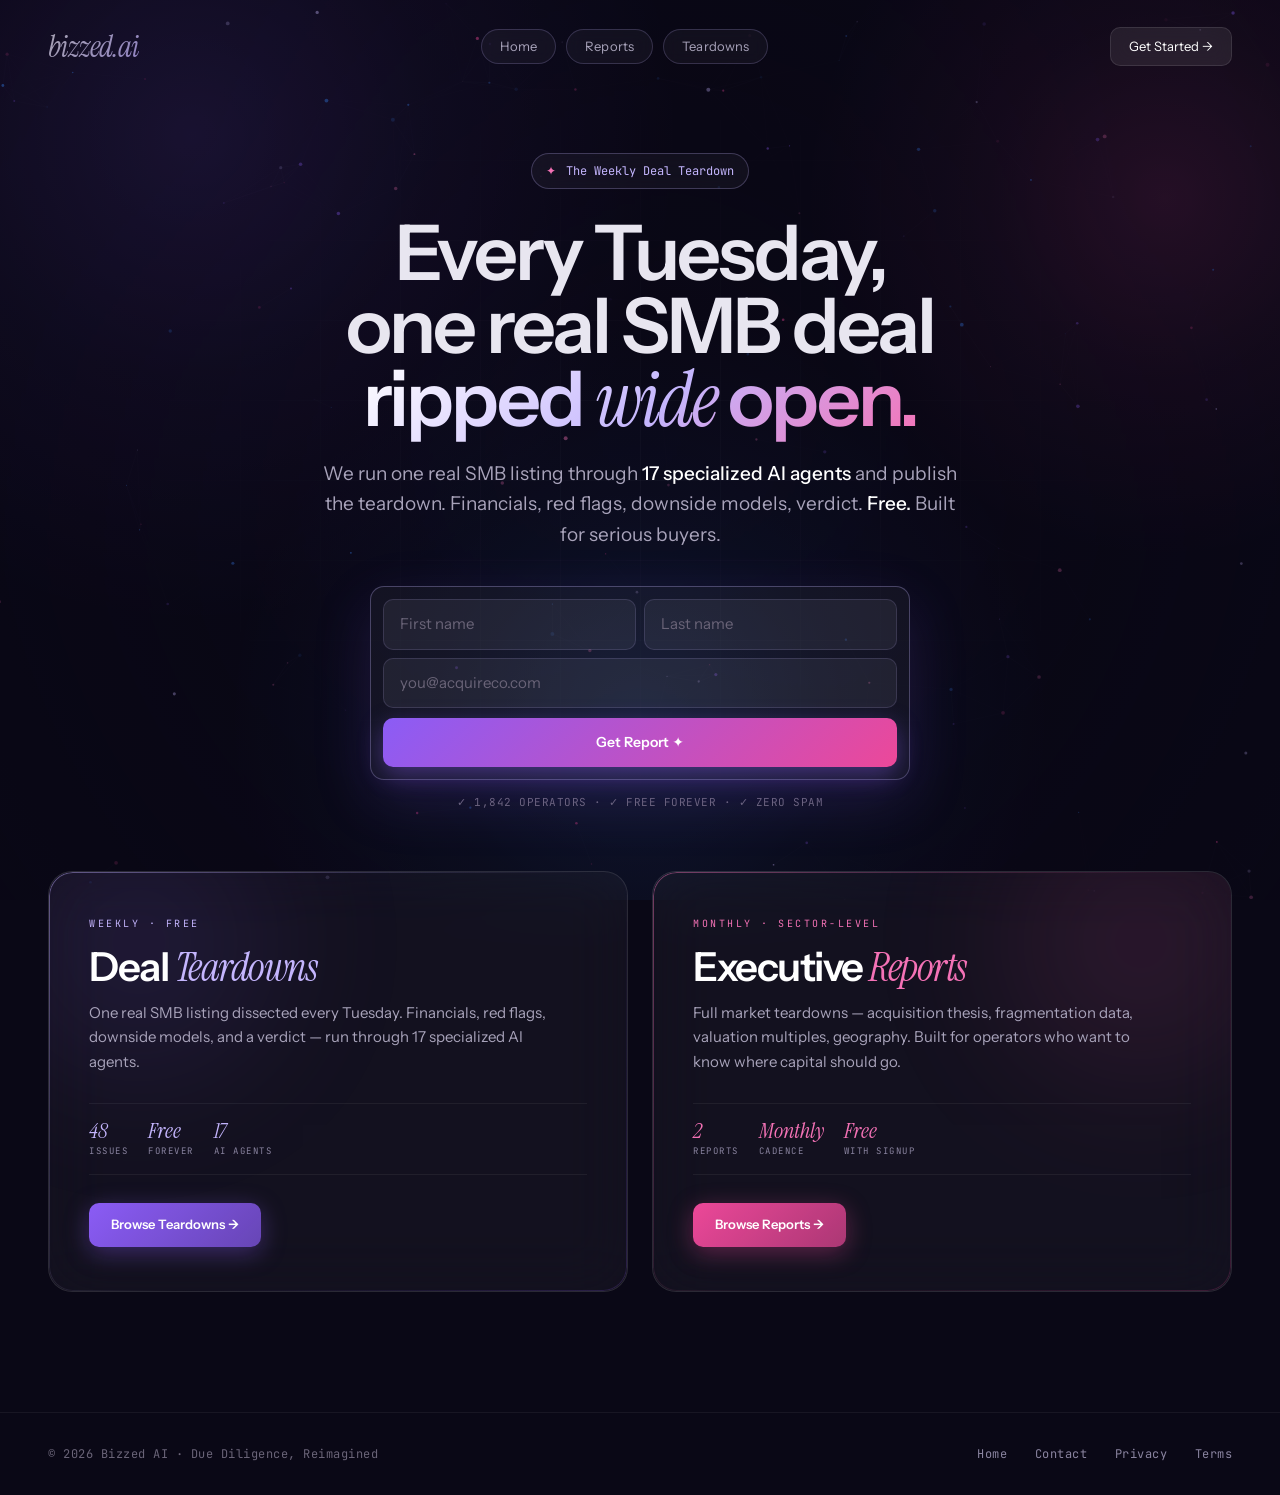
==== commit 3b90fec4: "Add files via upload" ====
--- a/index.html
+++ b/index.html
@@ -112,8 +112,6 @@
 <!-- ================================================================
      EXEC DOC — PET INDUSTRY (Research #002)
 ================================================================ -->
-<script src="js/signup.js"></script>
-<script src="js/particles.js"></script>
-<script src="js/doc-viewer.js"></script>
+<script src="js/index.js"></script>
 </body>
 </html>
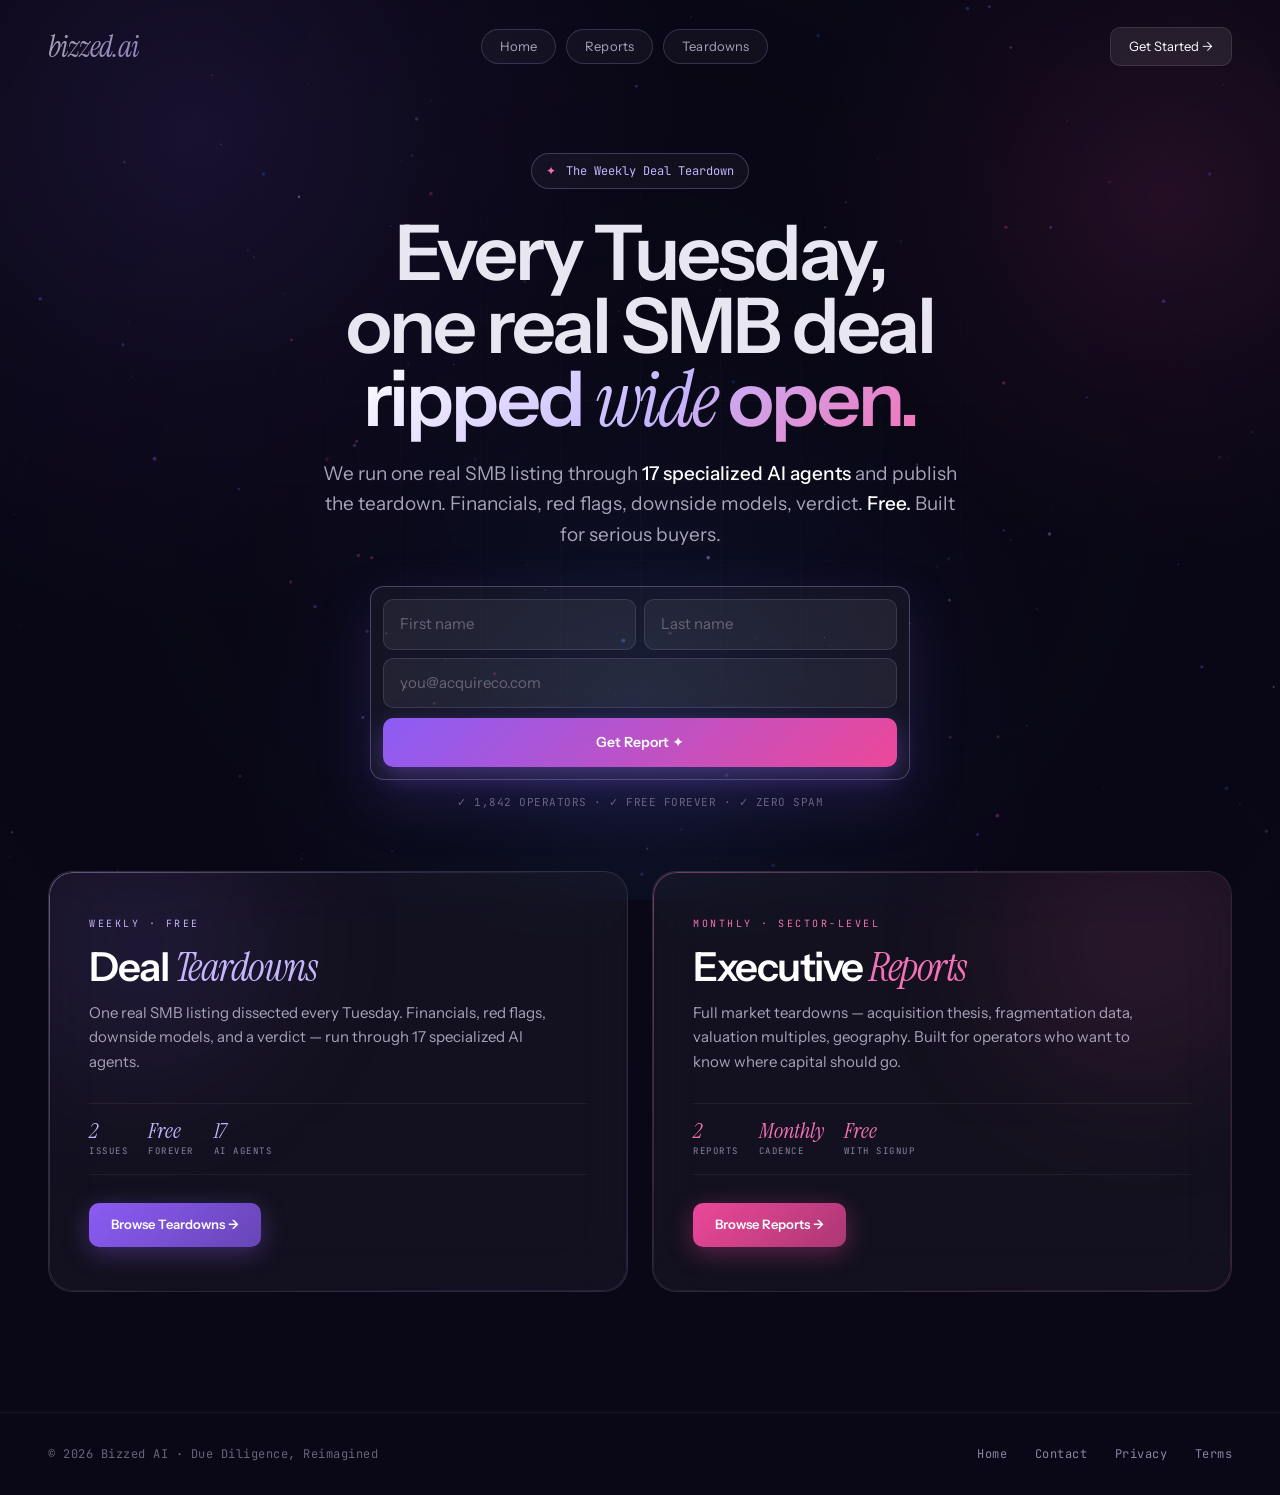
==== commit aa249b1a: "Add files via upload" ====
--- a/index.html
+++ b/index.html
@@ -51,7 +51,7 @@
       </div>
       <div class="signup-returning" id="hero-returning">
         <div class="signup-returning-ttl">Welcome back, <span id="hero-returning-name">there</span>. ✦</div>
-        <div class="signup-returning-sub">You're on the list — next teardown drops <strong>Tuesday</strong>. <a href="#archive" style="color:var(--violet)">Read the latest issue →</a></div>
+        <div class="signup-returning-sub">You're on the list — next teardown drops <strong>Tuesday</strong>. <a href="teardowns.html" style="color:var(--violet)">Read the latest issue →</a></div>
       </div>
     </div>
   </section>
@@ -66,7 +66,7 @@
         <h2 class="dp-title">Deal <em>Teardowns</em></h2>
         <p class="dp-desc">One real SMB listing dissected every Tuesday. Financials, red flags, downside models, and a verdict — run through 17 specialized AI agents.</p>
         <div class="dp-meta-row">
-          <div class="dp-meta-item"><span class="dp-meta-n">48</span><span class="dp-meta-l">Issues</span></div>
+          <div class="dp-meta-item"><span class="dp-meta-n">2</span><span class="dp-meta-l">Issues</span></div>
           <div class="dp-meta-item"><span class="dp-meta-n">Free</span><span class="dp-meta-l">Forever</span></div>
           <div class="dp-meta-item"><span class="dp-meta-n">17</span><span class="dp-meta-l">AI Agents</span></div>
         </div>
